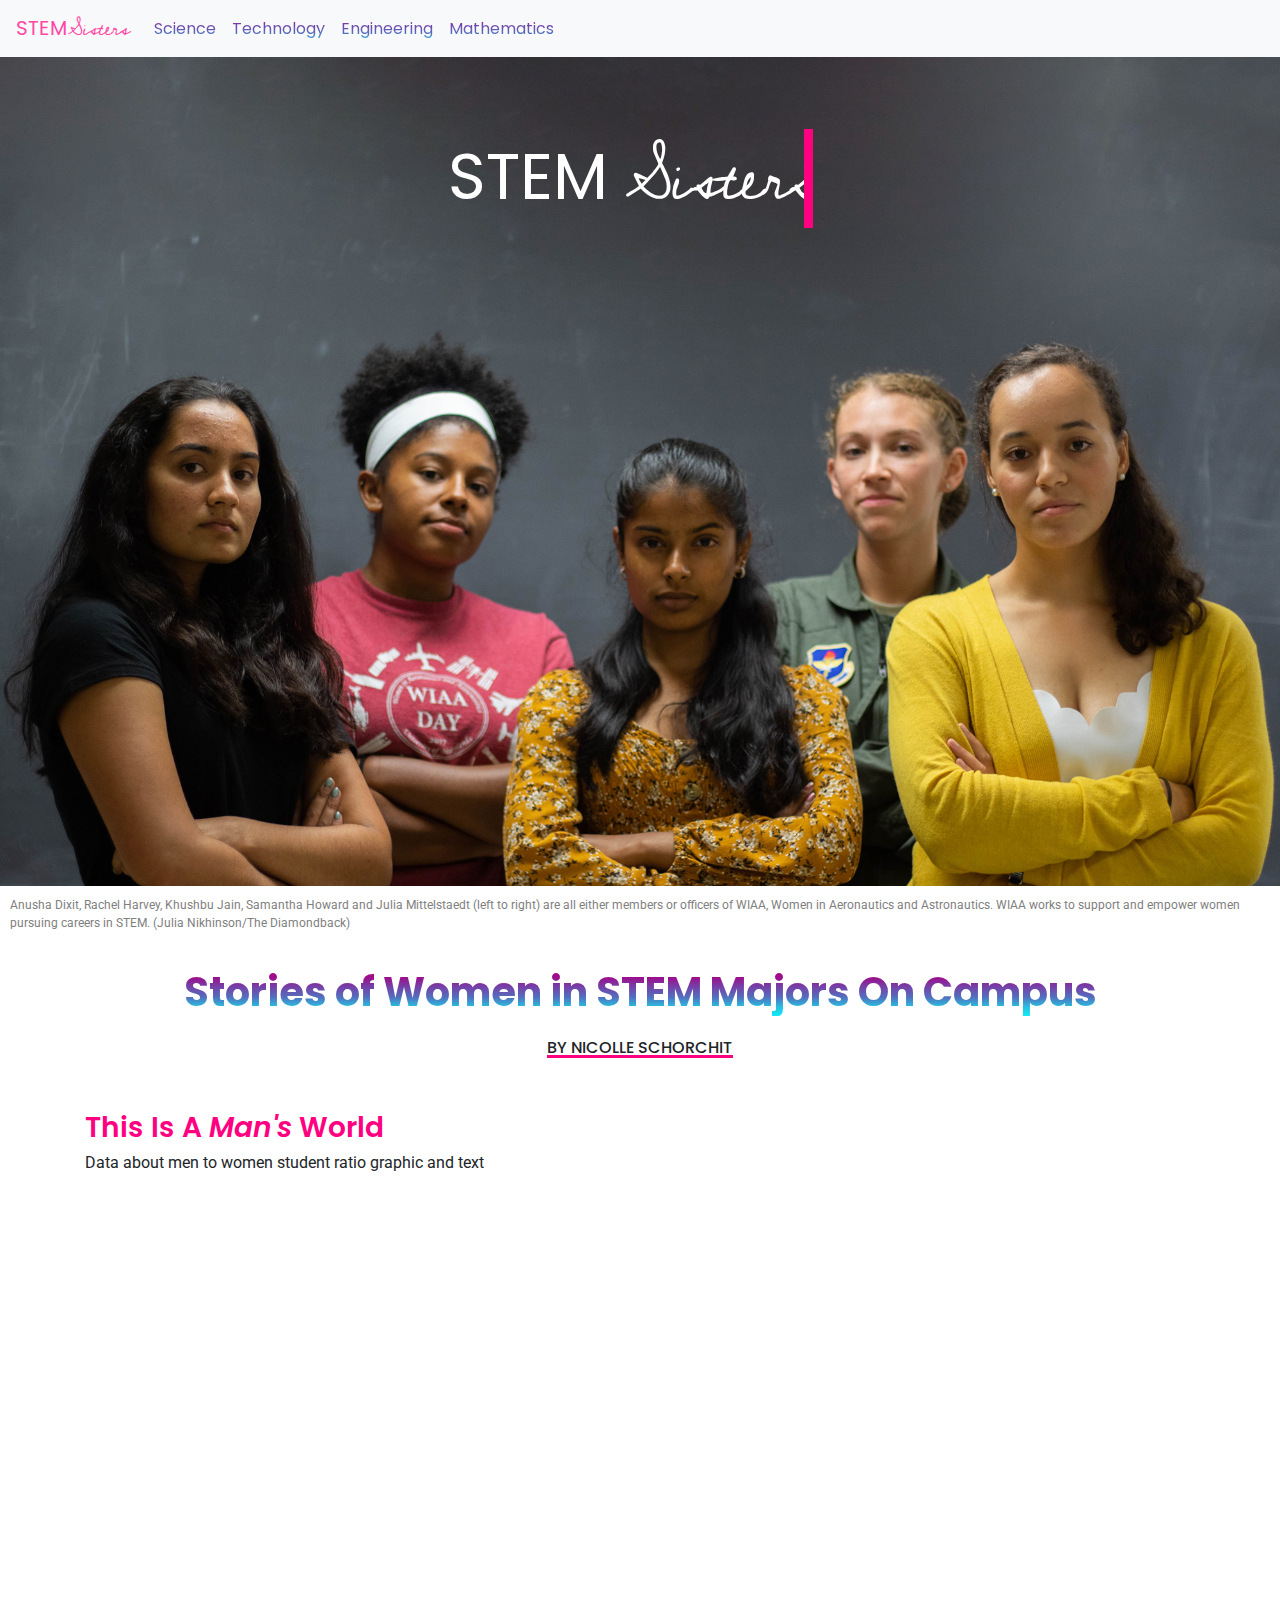
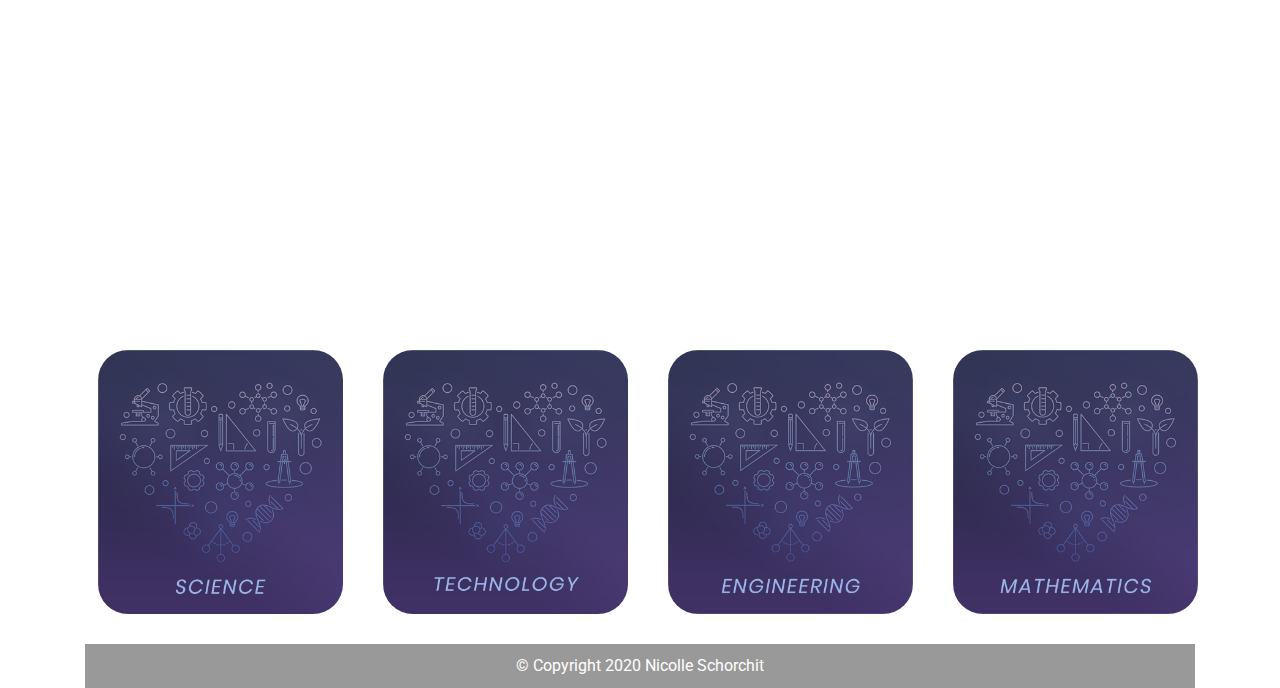
==== html-frame/html-frame.html @ 8484e175 "Updated-html-frame.html" ====
<!doctype html>

<html lang="en">

<!--head section here-->

<head>

  <meta charset="utf-8">
  <meta name="viewport" content="width=device-width, initial-scale=1, shrink-to-fit=no">

<!--Webpage Title-->
  <title>StemSisters</title>
  <meta name="description" content="Merrill College of Journalism, UMD">
  <meta name="author" content="Adam Marton">
<!--Webpage Title ends here-->

  <!-- Bootstrap CSS -->
  <link rel="stylesheet" href="https://stackpath.bootstrapcdn.com/bootstrap/4.4.1/css/bootstrap.min.css" integrity="sha384-Vkoo8x4CGsO3+Hhxv8T/Q5PaXtkKtu6ug5TOeNV6gBiFeWPGFN9MuhOf23Q9Ifjh" crossorigin="anonymous">

<!--My stylesheet-->
  <link rel="stylesheet" type="text/css" href="style.css">

<!--google fonts-->
  <link href="https://fonts.googleapis.com/css2?family=Poppins:ital,wght@0,300;0,400;0,700;1,300;1,400;1,700&display=swap" rel="stylesheet">

  <link href="https://fonts.googleapis.com/css2?family=Roboto:ital,wght@0,300;0,400;0,700;1,300;1,400;1,700&display=swap" rel="stylesheet">

  <link href="https://fonts.googleapis.com/css2?family=Cedarville+Cursive&display=swap" rel="stylesheet">

<!--google fonts end here-->

</head>

<!--Head Ends Here-->


<body>


  <!-- NavBar -->

  <nav class="navbar navbar-expand-lg navbar-light bg-light">
    <a class="navbar-brand" style="color: #ff48a5;" href="#">STEM<span style="font-family: 'Cedarville Cursive', cursive;">Sisters</span></a>
    <button class="navbar-toggler" type="button" data-toggle="collapse" data-target="#navbarSupportedContent" aria-controls="navbarSupportedContent" aria-expanded="false" aria-label="Toggle navigation">
      <span class="navbar-toggler-icon"></span>
    </button>

    <div class="collapse navbar-collapse" id="navbarSupportedContent">
      <ul class="navbar-nav mr-auto">
        <li class="nav-item active">
          <a class="nav-link" href="#science">Science <span class="sr-only">(current)</span></a>
        </li>
        <li class="nav-item active">
          <a class="nav-link" href="#tech">Technology <span class="sr-only">(current)</span></a>
        </li>
        <li class="nav-item active">
          <a class="nav-link" href="#engineering">Engineering <span class="sr-only">(current)</span></a>
        </li>
        <li class="nav-item active">
          <a class="nav-link" href="#mathematics">Mathematics <span class="sr-only">(current)</span></a>
        </li>

  </nav>

  <!-- End NavBar -->

<div class="hero-container">
  <!--lead image/aerospace-->
    <img src="aerospace-girls.jpg" alt="five women student aerospace engineers" class="hero-image">

    <div class="overlay">
      <div class="css-typing"><p>STEM <span style="font-family: 'Cedarville Cursive', cursive;">Sisters</span></p>
        <p>At University of Maryland</p>
      </div>
    </div>
      <p class="caption-one">Anusha Dixit, Rachel Harvey, Khushbu Jain, Samantha Howard and Julia Mittelstaedt (left to right) are all either members or officers of WIAA, Women in Aeronautics and Astronautics. WIAA works to support and empower women pursuing careers in STEM. (Julia Nikhinson/The Diamondback)</p>
  <!--lead image ends-->
</div>


<div class="container">

<!--headline here-->

<div>

  <h1 class="headline">Stories of Women in STEM Majors On Campus</h1>
</div>

<!--byline here-->

<div id="byline">

  <h4 class="byline">By Nicolle Schorchit</h4>

</div>

<!--div body of article starts here-->
  <div class="body">

<!--chapter title here-->
  <h3 class="chapter">This Is A <em>Man's</em> World</h3>

    <p> Data about men to women student ratio graphic and text</p>

<!--Stem degree holders GRAPH-->
<div>
  <iframe title="Women's share of STEM bachelor's degrees by field in 2015" aria-label="Stacked Bars" id="datawrapper-chart-kLjjw" src="https://datawrapper.dwcdn.net/kLjjw/1/" scrolling="no" frameborder="0" style="width: 0; min-width: 100% !important; border: none;" height="355" class="degree-graph"></iframe><script type="text/javascript">!function(){"use strict";window.addEventListener("message",(function(a){if(void 0!==a.data["datawrapper-height"])for(var e in a.data["datawrapper-height"]){var t=document.getElementById("datawrapper-chart-"+e)||document.querySelector("iframe[src*='"+e+"']");t&&(t.style.height=a.data["datawrapper-height"][e]+"px")}}))}();
</script>
</div>
<!--Stem degree holders GRAPH END-->

<!--Gender Breakdown Graph-->
<div>
  <iframe title="Gender Breakdown of Enrolled Students" aria-label="chart" id="datawrapper-chart-PcC36" src="https://datawrapper.dwcdn.net/PcC36/1/" scrolling="no" frameborder="0" class="gender-graph"></iframe><script type="text/javascript">!function(){"use strict";window.addEventListener("message",(function(a){if(void 0!==a.data["datawrapper-height"])for(var e in a.data["datawrapper-height"]){var t=document.getElementById("datawrapper-chart-"+e)||document.querySelector("iframe[src*='"+e+"']");t&&(t.style.height=a.data["datawrapper-height"][e]+"px")}}))}();
</script>
</div>
<!--Gender Breakdown Graph END-->

<!--Four Buttons here-->

<div class="row">
  <div class="col-md-3">
    <p id="img-as-btn">
      <a id="science" class="btn" data-toggle="collapse" href="#multiCollapseExample1" role="button" aria-expanded="false" aria-controls="multiCollapseExample1"><input class="img-as-btn" type="image" src="stem-heart-science.jpg" /></a>
  </div>
  <div class="col-md-3">
      <a id="tech" class="btn" data-toggle="collapse" href="#multiCollapseExample2" role="button" aria-expanded="false" aria-controls="multiCollapseExample1"><input class="img-as-btn" type="image" src="stem-heart-tech.jpg"/></a>
  </div>
  <div class="col-md-3">
      <a id="engineering" class="btn" data-toggle="collapse" href="#multiCollapseExample3" role="button" aria-expanded="false" aria-controls="multiCollapseExample1"><input class="img-as-btn" type="image" src="stem-heart-engineering.jpg" /></a>
  </div>
  <div class="col-md-3">
    <a id="mathematics" class="btn" data-toggle="collapse" href="#multiCollapseExample4" role="button" aria-expanded="false" aria-controls="multiCollapseExample1"><input class="img-as-btn" type="image" src="stem-heart-math.jpg" /></a>
  </div>
</p>
</div>

<div class="row">
  <div class="col">
    <div class="collapse multi-collapse" id="multiCollapseExample1">
      <div class="card card-body">
        <h3 class="sub-chapter" style="background: #82f5cf; padding-left: 10px;">Kerrin Massarueh</h3>
          <div>
            <div>
              <img src="kerrin-1.jpg" alt="photo of Kerrin" class="kerrin"/>
            </div>
            <div>
              <ul class="list">
                <li><strong>Age:</strong> 23</li>
                <li><strong>Year:</strong> Fall '19 Graduate</li>
                <li><strong>Major:</strong> Environmental Science and Policy, focus in Agriculture<li>
              </ul>
            </div>
        </div>
            <h5 class="sub-chapter">In pursuit of STEM...</h5>
              <p>1 Anim pariatur cliche reprehenderit, enim eiusmod high life accusamus terry richardson ad squid. Nihil anim keffiyeh helvetica, craft beer labore wes anderson cred nesciunt sapiente ea proident."Sed ut perspiciatis unde omnis iste natus error sit voluptatem accusantium doloremque laudantium, totam rem
                  <div>
                  <img src="dominica-map.png" alt: "map of Dominica in Caribbean" class="dominica-map"/>
                  </div>
                aperiam, eaque ipsa quae ab illo inventore veritatis et quasi architecto beatae vitae dicta sunt explicabo. Nemo enim ipsam voluptatem quia voluptas sit aspernatur aut odit aut fugit, sed quia consequuntur magni dolores eos qui ratione voluptatem sequi nesciunt. Neque porro quisquam est, qui dolorem ipsum quia dolor sit amet, consectetur, adipisci velit, sed quia non numquam eius modi tempora incidunt ut labore et dolore magnam aliquam quaerat voluptatem. Ut enim ad minima veniam, quis nostrum exercitationem ullam corporis suscipit laboriosam, nisi ut aliquid ex ea commodi consequatur? Quis autem vel eum iure reprehenderit qui in ea voluptate velit esse quam nihil molestiae consequatur, vel illum qui dolorem eum fugiat quo voluptas nulla pariatur?"
              </p>
            <h5 class="sub-chapter">The STEM environment for women</h5>
              <p>Anim pariatur cliche reprehenderit, enim eiusmod high life accusamus terry richardson ad squid. Nihil anim keffiyeh helvetica, craft beer labore wes anderson cred nesciunt sapiente ea proident."Sed ut perspiciatis unde omnis iste natus error sit voluptatem accusantium doloremque laudantium, totam rem aperiam, eaque ipsa quae ab illo inventore veritatis et quasi architecto beatae vitae dicta sunt explicabo. Nemo enim ipsam voluptatem quia voluptas sit aspernatur aut odit aut fugit, sed quia consequuntur magni dolores eos qui ratione voluptatem sequi nesciunt. Neque porro quisquam est, qui dolorem ipsum quia dolor sit amet, consectetur, adipisci velit, sed quia non numquam eius modi tempora incidunt ut labore et dolore magnam aliquam quaerat voluptatem. Ut enim ad minima veniam, quis nostrum exercitationem ullam corporis suscipit laboriosam, nisi ut aliquid ex ea commodi consequatur? Quis autem vel eum iure reprehenderit qui in ea voluptate velit esse quam nihil molestiae consequatur, vel illum qui dolorem eum fugiat quo voluptas nulla pariatur?"
              </p>
            <h5 class="sub-chapter">This is for the next girl</h5>
            <p>Anim pariatur cliche reprehenderit, enim eiusmod high life accusamus terry richardson ad squid. Nihil anim keffiyeh helvetica, craft beer labore wes anderson cred nesciunt sapiente ea proident."Sed ut perspiciatis unde omnis iste natus error sit voluptatem accusantium doloremque laudantium, totam rem aperiam, eaque ipsa quae ab illo inventore veritatis et quasi architecto beatae vitae dicta sunt explicabo. Nemo enim ipsam voluptatem quia voluptas sit aspernatur aut odit aut fugit, sed quia consequuntur magni dolores eos qui ratione voluptatem sequi nesciunt. Neque porro quisquam est, qui dolorem ipsum quia dolor sit amet, consectetur, adipisci velit, sed quia non numquam eius modi tempora incidunt ut labore et dolore magnam aliquam quaerat voluptatem. Ut enim ad minima veniam, quis nostrum exercitationem ullam corporis suscipit laboriosam, nisi ut aliquid ex ea commodi consequatur? Quis autem vel eum iure reprehenderit qui in ea voluptate velit esse quam nihil molestiae consequatur, vel illum qui dolorem eum fugiat quo voluptas nulla pariatur?"
            </p>


      </div>
    </div>
  </div>
  <div class="col">
    <div class="collapse multi-collapse" id="multiCollapseExample2">
      <div class="card card-body">
        <h3 class="sub-chapter" style="background: #93b5eb; padding-left: 10px;">Arushi Patel</h3>
          <div>
            <div>
              <img src="arushi.jpg" alt="photo of Arushi" class="kerrin"/>
            </div>
            <div>
              <ul class="list">
                <li><strong>Age:</strong> 19</li>
                <li><strong>Year:</strong> Rising Junior</li>
                <li><strong>Major:</strong> Computer Sciences<li>
              </ul>
            </div>
          </div>
          <h5 class="sub-chapter">In pursuit of STEM...</h5>
            <p style="float: right;">1 Anim pariatur cliche reprehenderit, enim eiusmod high life accusamus terry richardson ad squid. Nihil anim keffiyeh helvetica, craft beer labore wes anderson cred nesciunt sapiente ea proident."Sed ut perspiciatis unde omnis iste natus error sit voluptatem accusantium doloremque laudantium, totam rem aperiam, eaque ipsa quae ab illo inventore veritatis et quasi architecto beatae vitae dicta sunt explicabo. Nemo enim ipsam voluptatem quia voluptas sit  aspernatur aut odit aut fugit, sed quia consequuntur magni dolores eos qui ratione voluptatem sequi nesciunt. Neque porro quisquam est, qui dolorem ipsum quia dolor sit amet, consectetur, adipisci velit, sed quia non numquam eius modi tempora incidunt ut labore et dolore magnam aliquam quaerat voluptatem. Ut enim ad minima veniam, quis nostrum exercitationem ullam corporis suscipit laboriosam, nisi ut aliquid ex ea commodi consequatur? Quis autem vel eum iure reprehenderit qui in ea voluptate velit esse quam nihil molestiae consequatur, vel illum qui dolorem eum fugiat quo voluptas nulla pariatur?"
            </p>
          <h5 class="sub-chapter">The STEM environment for women</h5>
            <p>Anim pariatur cliche reprehenderit, enim eiusmod high life accusamus terry richardson ad squid. Nihil anim keffiyeh helvetica, craft beer labore wes anderson cred nesciunt sapiente ea proident."Sed ut perspiciatis unde omnis iste natus error sit voluptatem accusantium doloremque laudantium, totam rem aperiam, eaque ipsa quae ab illo inventore veritatis et quasi architecto beatae vitae dicta sunt explicabo. Nemo enim ipsam voluptatem quia voluptas sit aspernatur aut odit aut fugit, sed quia consequuntur magni dolores eos qui ratione voluptatem sequi nesciunt. Neque porro quisquam est, qui dolorem ipsum quia dolor sit amet, consectetur, adipisci velit, sed quia non numquam eius modi tempora incidunt ut labore et dolore magnam aliquam quaerat voluptatem. Ut enim ad minima veniam, quis nostrum exercitationem ullam corporis suscipit laboriosam, nisi ut aliquid ex ea commodi consequatur? Quis autem vel eum iure reprehenderit qui in ea voluptate velit esse quam nihil molestiae consequatur, vel illum qui dolorem eum fugiat quo voluptas nulla pariatur?"
            </p>
          <h5 class="sub-chapter">This is for the next girl</h5>
            <p>Anim pariatur cliche reprehenderit, enim eiusmod high life accusamus terry richardson ad squid. Nihil anim keffiyeh helvetica, craft beer labore wes anderson cred nesciunt sapiente ea proident."Sed ut perspiciatis unde omnis iste natus error sit voluptatem accusantium doloremque laudantium, totam rem aperiam, eaque ipsa quae ab illo inventore veritatis et quasi architecto beatae vitae dicta sunt explicabo. Nemo enim ipsam voluptatem quia voluptas sit aspernatur aut odit aut fugit, sed quia consequuntur magni dolores eos qui ratione voluptatem sequi nesciunt. Neque porro quisquam est, qui dolorem ipsum quia dolor sit amet, consectetur, adipisci velit, sed quia non numquam eius modi tempora incidunt ut labore et dolore magnam aliquam quaerat voluptatem. Ut enim ad minima veniam, quis nostrum exercitationem ullam corporis suscipit laboriosam, nisi ut aliquid ex ea commodi consequatur? Quis autem vel eum iure   reprehenderit qui in ea voluptate velit esse quam nihil molestiae consequatur, vel illum qui dolorem eum fugiat quo voluptas nulla pariatur?"
            </p>


      </div>
    </div>
  </div>
</div>
<div class="col">
  <div class="collapse multi-collapse" id="multiCollapseExample3">
    <div class="card card-body">
      <h3 class="sub-chapter">Nathalia Ramos</h3>
        <div>
          <div>
            <img src="nutella-dad-1.jpg" alt="photo of Nathalia with father" class="kerrin"/>
          </div>
          <div>
            <ul class="list">
              <li><strong>Age:</strong> 21</li>
              <li><strong>Year:</strong> Rising Senior</li>
              <li><strong>Major:</strong> Mechanical Engineering<li>
            </ul>
          </div>
        </div>
        <h5 class="sub-chapter">In pursuit of STEM...</h5>
          <p style="float: right;">1 Anim pariatur cliche reprehenderit, enim eiusmod high life accusamus terry richardson ad squid. Nihil anim keffiyeh helvetica, craft beer labore wes anderson cred nesciunt sapiente ea proident."Sed ut perspiciatis unde omnis iste natus error sit voluptatem accusantium doloremque laudantium, totam rem aperiam, eaque ipsa quae ab illo inventore veritatis et quasi architecto beatae vitae dicta sunt explicabo. Nemo enim ipsam voluptatem quia voluptas sit aspernatur aut odit aut fugit, sed quia consequuntur magni dolores eos qui ratione voluptatem sequi nesciunt. Neque porro quisquam est, qui dolorem ipsum quia dolor sit amet, consectetur, adipisci velit, sed quia non numquam eius modi tempora incidunt ut labore et dolore magnam aliquam quaerat voluptatem. Ut enim ad minima veniam, quis nostrum exercitationem ullam corporis suscipit laboriosam, nisi ut aliquid ex ea commodi consequatur? Quis autem vel eum iure reprehenderit qui in ea voluptate velit esse quam nihil molestiae consequatur, vel illum qui dolorem eum fugiat quo voluptas nulla pariatur?"
          </p>
        <h5 class="sub-chapter">The STEM environment for women</h5>
          <p>Anim pariatur cliche reprehenderit, enim eiusmod high life accusamus terry richardson ad squid. Nihil anim keffiyeh helvetica, craft beer labore wes anderson cred nesciunt sapiente ea proident."Sed ut perspiciatis unde omnis iste natus error sit voluptatem accusantium doloremque laudantium, totam rem aperiam, eaque ipsa quae ab illo inventore veritatis et quasi architecto beatae vitae dicta sunt explicabo. Nemo enim ipsam voluptatem quia voluptas sit aspernatur aut odit aut fugit, sed quia consequuntur magni dolores eos qui ratione voluptatem sequi nesciunt. Neque porro quisquam est, qui dolorem ipsum quia dolor sit amet, consectetur, adipisci velit, sed quia non numquam eius modi tempora incidunt ut labore et dolore magnam aliquam quaerat voluptatem. Ut enim ad minima veniam, quis nostrum exercitationem ullam corporis suscipit laboriosam, nisi ut aliquid ex ea commodi consequatur? Quis autem vel eum iure reprehenderit qui in ea voluptate velit esse quam nihil molestiae consequatur, vel illum qui dolorem eum fugiat quo voluptas nulla pariatur?"
          </p>
        <h5 class="sub-chapter">This is for the next girl</h5>
          <p>Anim pariatur cliche reprehenderit, enim eiusmod high life accusamus terry richardson ad squid. Nihil anim keffiyeh helvetica, craft beer labore wes anderson cred nesciunt sapiente ea proident."Sed ut perspiciatis unde omnis iste natus error sit voluptatem accusantium doloremque laudantium, totam rem aperiam, eaque ipsa quae ab illo inventore veritatis et quasi architecto beatae vitae dicta sunt explicabo. Nemo enim ipsam voluptatem quia voluptas sit aspernatur aut odit aut fugit, sed quia consequuntur magni dolores eos qui ratione voluptatem sequi nesciunt. Neque porro quisquam est, qui dolorem ipsum quia dolor sit amet, consectetur, adipisci velit, sed quia non numquam eius modi tempora incidunt ut labore et dolore magnam aliquam quaerat voluptatem. Ut enim ad minima veniam, quis nostrum exercitationem ullam corporis suscipit laboriosam, nisi ut aliquid ex ea commodi consequatur? Quis autem vel eum iure reprehenderit qui in ea voluptate velit esse quam nihil molestiae consequatur, vel illum qui dolorem eum fugiat quo voluptas nulla pariatur?"
          </p>


    </div>
  </div>
</div>
<div class="col">
  <div class="collapse multi-collapse" id="multiCollapseExample4">
    <div class="card card-body">
      <h3 class="sub-chapter">Brooke Herzog</h3>
        <h5 class="sub-chapter">In pursuit of STEM...</h5>
          <p style="float: right;">1 Anim pariatur cliche reprehenderit, enim eiusmod high life accusamus terry richardson ad squid. Nihil anim keffiyeh helvetica, craft beer labore wes anderson cred nesciunt sapiente ea proident."Sed ut perspiciatis unde omnis iste natus error sit voluptatem accusantium doloremque laudantium, totam rem aperiam, eaque ipsa quae ab illo inventore veritatis et quasi architecto beatae vitae dicta sunt explicabo. Nemo enim ipsam voluptatem quia voluptas sit aspernatur aut odit aut fugit, sed quia consequuntur magni dolores eos qui ratione voluptatem sequi nesciunt. Neque porro quisquam est, qui dolorem ipsum quia dolor sit amet, consectetur, adipisci velit, sed quia non numquam eius modi tempora incidunt ut labore et dolore magnam aliquam quaerat voluptatem. Ut enim ad minima veniam, quis nostrum exercitationem ullam corporis suscipit laboriosam, nisi ut aliquid ex ea commodi consequatur? Quis autem vel eum iure reprehenderit qui in ea voluptate velit esse quam nihil molestiae consequatur, vel illum qui dolorem eum fugiat quo voluptas nulla pariatur?"
          </p>
        <h5 class="sub-chapter">The STEM environment for women</h5>
          <p>Anim pariatur cliche reprehenderit, enim eiusmod high life accusamus terry richardson ad squid. Nihil anim keffiyeh helvetica, craft beer labore wes anderson cred nesciunt sapiente ea proident."Sed ut perspiciatis unde omnis iste natus error sit voluptatem accusantium doloremque laudantium, totam rem aperiam, eaque ipsa quae ab illo inventore veritatis et quasi architecto beatae vitae dicta sunt explicabo. Nemo enim ipsam voluptatem quia voluptas sit aspernatur aut odit aut fugit, sed quia consequuntur magni dolores eos qui ratione voluptatem sequi nesciunt. Neque porro quisquam est, qui dolorem ipsum quia dolor sit amet, consectetur, adipisci velit, sed quia non numquam eius modi tempora incidunt ut labore et dolore magnam aliquam quaerat voluptatem. Ut enim ad minima veniam, quis nostrum exercitationem ullam corporis suscipit laboriosam, nisi ut aliquid ex ea commodi consequatur? Quis autem vel eum iure reprehenderit qui in ea voluptate velit esse quam nihil molestiae consequatur, vel illum qui dolorem eum fugiat quo voluptas nulla pariatur?"
          </p>
       <h5 class="sub-chapter">This is for the next girl</h5>
        <p>Anim pariatur cliche reprehenderit, enim eiusmod high life accusamus terry richardson ad squid. Nihil anim keffiyeh helvetica, craft beer labore wes anderson cred nesciunt sapiente ea proident."Sed ut perspiciatis unde omnis iste natus error sit voluptatem accusantium doloremque laudantium, totam rem aperiam, eaque ipsa quae ab illo inventore veritatis et quasi architecto beatae vitae dicta sunt explicabo. Nemo enim ipsam voluptatem quia voluptas sit aspernatur aut odit aut fugit, sed quia consequuntur magni dolores eos qui ratione voluptatem sequi nesciunt. Neque porro quisquam est, qui dolorem ipsum quia dolor sit amet, consectetur, adipisci velit, sed quia non numquam eius modi tempora incidunt ut labore et dolore magnam aliquam quaerat voluptatem. Ut enim ad minima veniam, quis nostrum exercitationem ullam corporis suscipit laboriosam, nisi ut aliquid ex ea commodi consequatur? Quis autem vel eum iure reprehenderit qui in ea voluptate velit esse quam nihil molestiae consequatur, vel illum qui dolorem eum fugiat quo voluptas nulla pariatur?"
        </p>


    </div>
  </div>
</div>
</div>


<!--Four Buttons end here-->

<!--footer-->
  <div class="footer">
    <div class="footer-content"></div>

    <div class="footer-bottom" style="text-align: center;">
        &copy; Copyright 2020 Nicolle Schorchit
    </div>
  </div>
<!--footer-->




  </div> <!--div body of article ends here-->





</div>


  <!-- jQuery first, then Popper.js, then Bootstrap JS -->
  <script src="https://code.jquery.com/jquery-3.4.1.slim.min.js" integrity="sha384-J6qa4849blE2+poT4WnyKhv5vZF5SrPo0iEjwBvKU7imGFAV0wwj1yYfoRSJoZ+n" crossorigin="anonymous"></script>
  <script src="https://cdn.jsdelivr.net/npm/popper.js@1.16.0/dist/umd/popper.min.js" integrity="sha384-Q6E9RHvbIyZFJoft+2mJbHaEWldlvI9IOYy5n3zV9zzTtmI3UksdQRVvoxMfooAo" crossorigin="anonymous"></script>
  <script src="https://stackpath.bootstrapcdn.com/bootstrap/4.4.1/js/bootstrap.min.js" integrity="sha384-wfSDF2E50Y2D1uUdj0O3uMBJnjuUD4Ih7YwaYd1iqfktj0Uod8GCExl3Og8ifwB6" crossorigin="anonymous"></script>

</body>
</html>
---- html-frame/style.css ----
/*CSS style sheet*/

/* headline style here */


.headline {
  font-size: 2.5em;
  font-weight: 700;
  text-align: center;
  font-family: 'Poppins', sans-serif;
  background: -webkit-linear-gradient(90deg, #10EDF5, #28BCE0, #556CBC, #7343A9, #9B0F8C, #B8007F);
  -webkit-background-clip: text;
  -webkit-text-fill-color: transparent;
}

/* byline style here */


#byline {
  text-align: center;
  margin-top: 20px
}
.byline {
  font-size: 1em;
  text-transform: uppercase;
  font-family: 'Poppins', sans-serif;
  border-bottom: 3px solid #ff0081;
  text-align: center;
  display: inline-block;
  line-height: 0.85;
}

/* navbar style here */

.navbar-brand {
  font-family: 'Poppins', sans-serif;
  color: #ff48a5;
}

.nav-link {
  font-family: 'Poppins', sans-serif;
  background: -webkit-linear-gradient(90deg, #10EDF5, #28BCE0, #556CBC, #7343A9, #9B0F8C, #B8007F);
  -webkit-background-clip: text;
  -webkit-text-fill-color: transparent;
}

#navbarSupportedContent {
  font-family: 'Poppins', sans-serif;
  color: #ff48a5;
}


/* body text style here */

p {
  font-family: 'Roboto', sans-serif;
}

.chapter {
  font-family: 'Poppins', sans-serif;
  padding-top: 45px;
  color: #ff0081;
  font-weight: 600;
}

.sub-chapter {
  font-family: 'Poppins', sans-serif;
  padding-top: 1em;
  color: #ff0081;
  font-weight: 600;
}

.body {
  line-height: 20px;
}

/* aerospace women picture/ spalsh area */

.hero-container {
  position: relative;
  text-align: center;
}

.hero-image {
  width: 100%;
}
.caption-one {
  width: 100%;
  font-family: Roboto;
  font-size: 12px;
  color: gray;
  padding-left: 10px;
  padding-bottom: 20px;
  padding-top: 10px;
  text-align: left;
}

.overlay {
  position: absolute;
  top: 8%;
  width: 100%;
  opacity: 1;
}

/*DEGREE GRAPH*/
.degree-graph {
  margin-top: 1em;
  margin-bottom: 1em;

}

/* GENDER GRAPH*/
.gender-graph {
  border: none;
  width:450px;
  height: 325px;
  margin-top: 1em;
  margin-right: 1em;
  margin-bottom: 1em;

}
/*-----------------------------------------------------------------------*/
.css-typing p{
  border-right: .15em solid #ff0081;
  font-family: 'Poppins', sans-serif;
  font-size: 4em;
  white-space: nowrap;
  overflow: hidden;
  color: white;
}
.css-typing p:nth-child(1) {
  width: 5.7em;
  animation: type 2.5s steps(40, end);
  animation-fill-mode: forwards;
  margin-left: 7em;
}

.css-typing p:nth-child(2) {
  width: 12.2em;
  opacity: 0;
  animation: type2 2.5s steps(35, end), blink .5s step-end infinite alternate;
  animation-delay: 3s;
  animation-fill-mode: forwards;
  margin-left: 3.7em;
}

@keyframes type {
  0% {
    width: 0;
  }
  99.9% {
    border-right: .15em solid #ff0081;
  }
  100% {
    border: none;
  }
}

@keyframes type2 {
  0% {
    width: 0;
  }
  1% {
    opacity: 1;
  }
  99.9% {
    border-right: .15em solid #ff0081;
  }
  100% {
    opacity: 1;
    border: none;
  }
}

@keyframes blink {
  50% {
    border-color: transparent;
  }
}
/*MAKE IMG THE BUTTON*/
.img-as-btn {
  border-radius: 30px;
  width: 245px;
  margin: 0;
}

#img-as-btn {
  text-align: center;
}

/* Clear floats after the columns */
.row:after {
  content: "";
  display: table;
  clear: both;
}

/*DOMINICA MAP*/
.dominica-map {
  width:500px;
  height: 450px;
  margin-top: 1em;
  margin-bottom: 1em;
  margin-left: auto;
  margin-right: auto;
  display: inline-block;
}

/*HEADSHOTS*/
.kerrin {
  display: inline-block;
  width: 250px;
  height:350px;
  padding: 1em 1em 1em 0;
  float: left;
  border-radius: 40% 10%;
}

/*bullet list for interviewees*/
.list {
  list-style: none;
  display: inline;
  font-family: 'Poppins', sans-serif;
  line-height: 50px;

}
/* footer here */
.footer {
  clear: both;
  padding: 10px;
  background-color: #999;
  color: white;
  text-decoration: right;
}


/* Media queries */

@media(max-width:650px)
p {
  padding-left: 20px;
  padding-right: 10px;
}
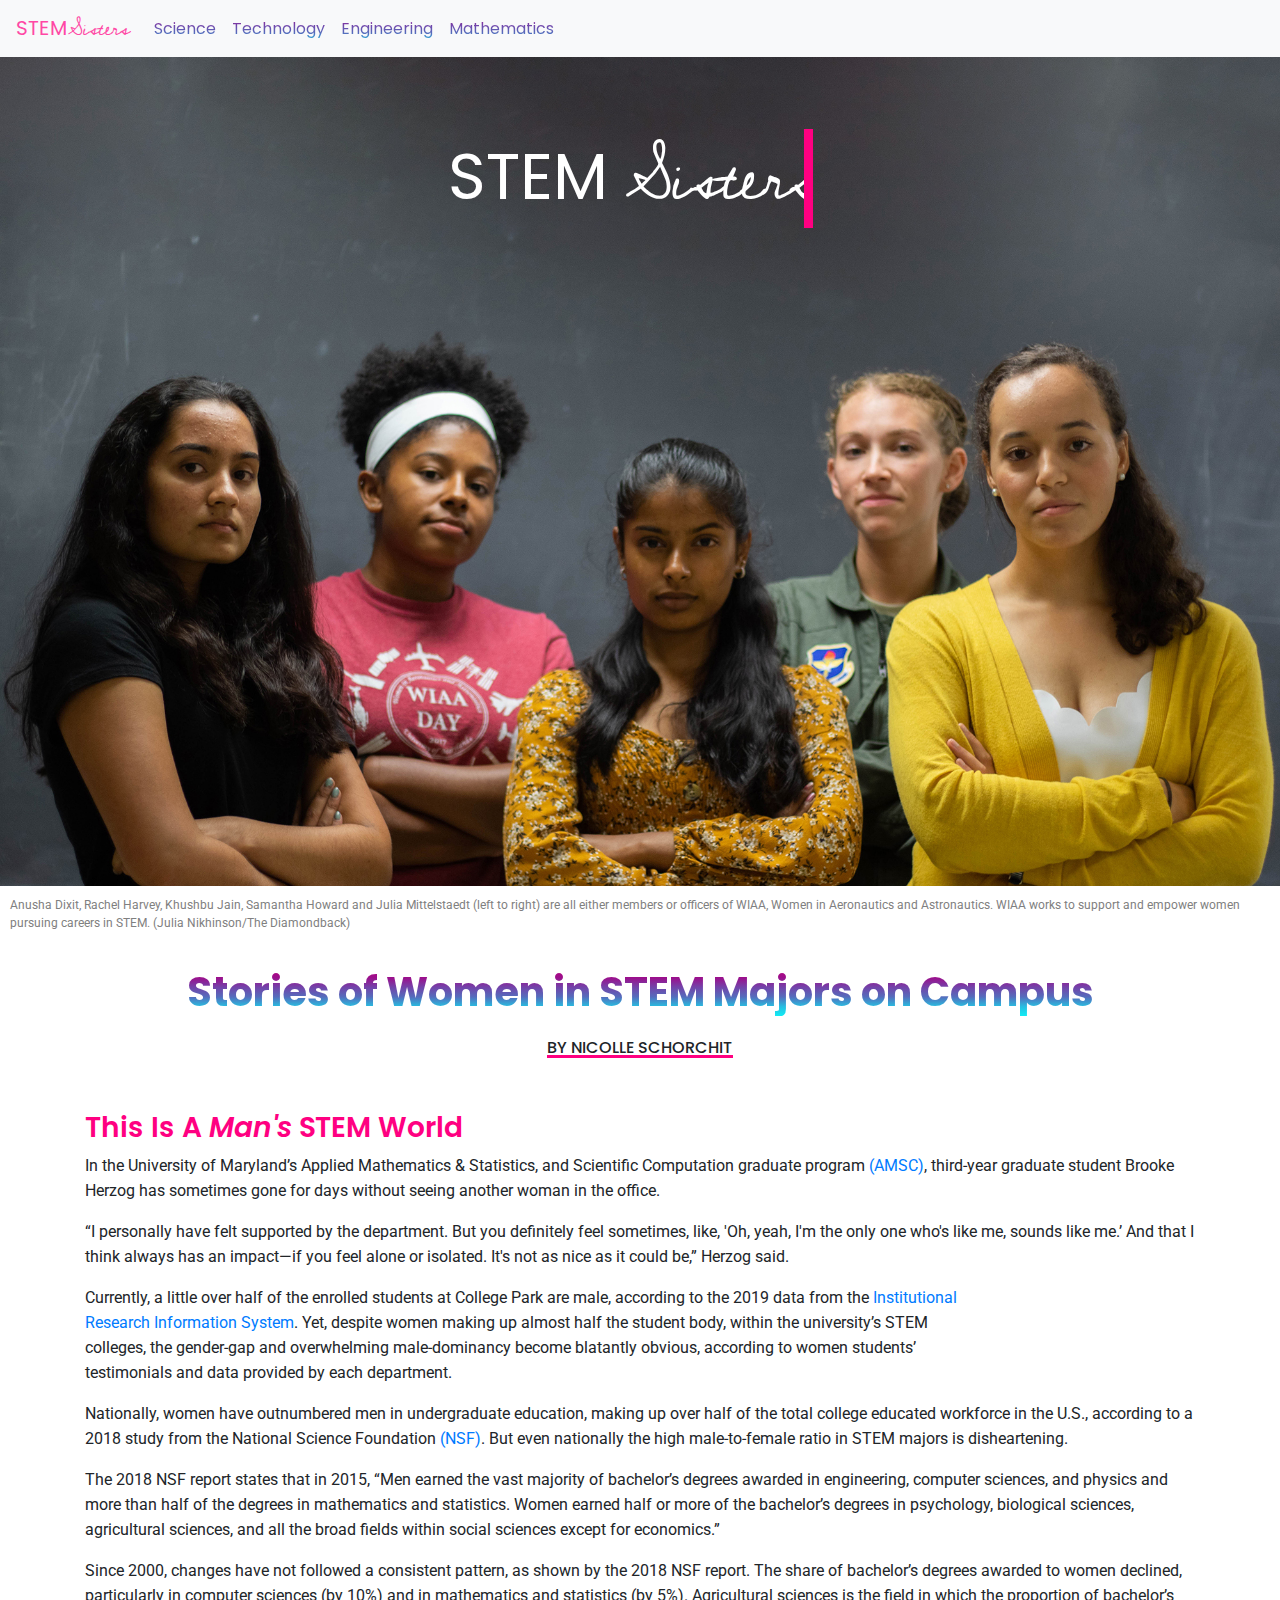
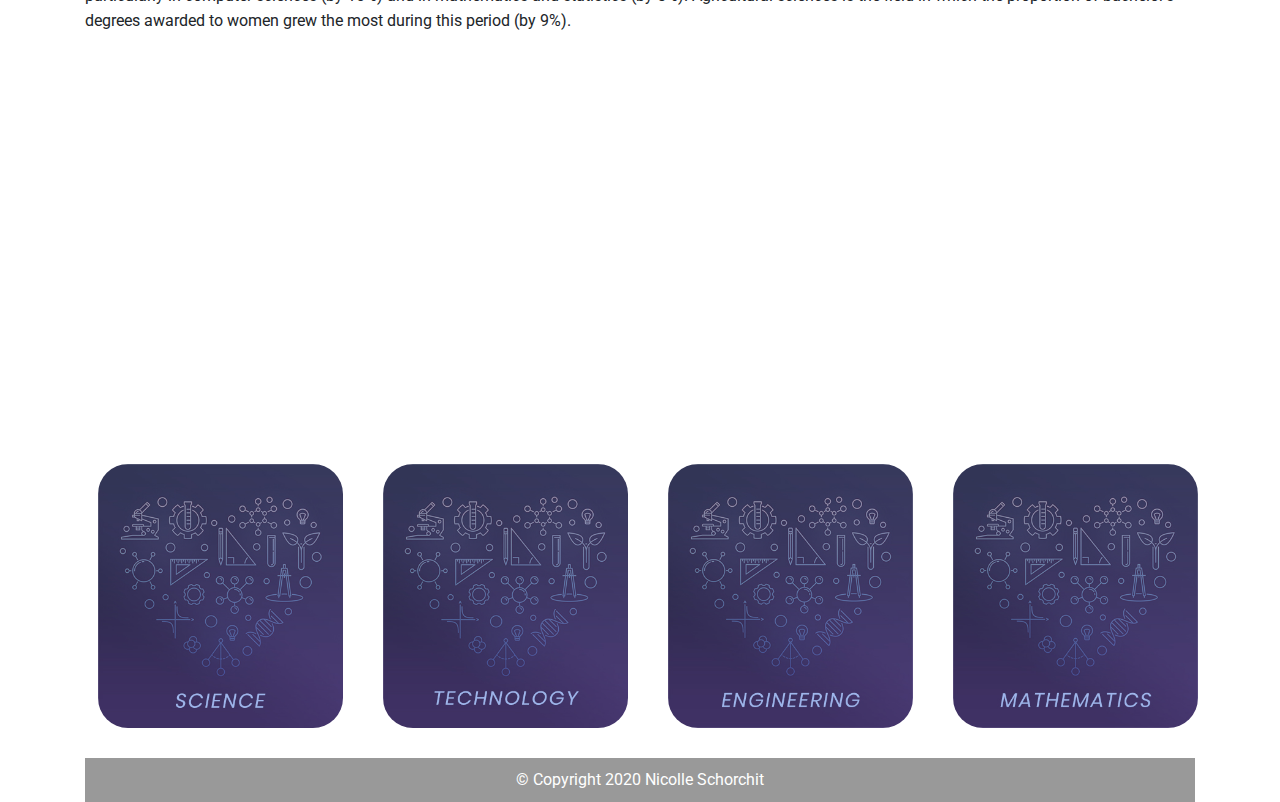
==== commit 2b788e85: "Updated-html-frame.html" ====
--- a/html-frame/html-frame.html
+++ b/html-frame/html-frame.html
@@ -85,7 +85,7 @@
 
 <div>
 
-  <h1 class="headline">Stories of Women in STEM Majors On Campus</h1>
+  <h1 class="headline">Stories of Women in STEM Majors on Campus</h1>
 </div>
 
 <!--byline here-->
@@ -100,9 +100,32 @@
   <div class="body">
 
 <!--chapter title here-->
-  <h3 class="chapter">This Is A <em>Man's</em> World</h3>
-
-    <p> Data about men to women student ratio graphic and text</p>
+  <h3 class="chapter">This Is A <em>Man's</em> STEM World</h3>
+
+<!--body paragraph for MANS WORLD starts here-->
+
+    <p class="p-body"> In the University of Maryland’s Applied Mathematics & Statistics, and Scientific Computation graduate program <a href="https://amsc.umd.edu/" target="_blank">(AMSC)</a>, third-year graduate student Brooke Herzog has sometimes gone for days without seeing another woman in the office. </p>
+
+    <p class="p-body">“I personally have felt supported by the department. But you definitely feel sometimes, like, 'Oh, yeah, I'm the only one who's like me, sounds like me.’ And that I think always has an impact—if you feel alone or isolated. It's not as nice as it could be,” Herzog said. </p>
+
+      <!--Gender Breakdown Graph-->
+      <div>
+        <iframe title="Gender Breakdown of Enrolled Students" aria-label="chart" id="datawrapper-chart-PcC36" src="https://datawrapper.dwcdn.net/PcC36/1/" scrolling="no" frameborder="0" class="gender-graph"></iframe><script type="text/javascript">!function(){"use strict";window.addEventListener("message",(function(a){if(void 0!==a.data["datawrapper-height"])for(var e in a.data["datawrapper-height"]){var t=document.getElementById("datawrapper-chart-"+e)||document.querySelector("iframe[src*='"+e+"']");t&&(t.style.height=a.data["datawrapper-height"][e]+"px")}}))}();
+      </script>
+      </div>
+      <!--Gender Breakdown Graph END-->
+
+    <p class="p-body">Currently, a little over half of the enrolled students at College Park are male, according to the 2019 data from the <a href="https://www.usmd.edu/IRIS/USM"> Institutional Research Information System</a>. Yet, despite women making up almost half the student body, within the university’s STEM colleges, the gender-gap and overwhelming male-dominancy become blatantly obvious, according to women students’ testimonials and data provided by each department.
+    <p>
+
+    <p class="p-body">Nationally, women have outnumbered men in undergraduate education, making up over half of the total college educated workforce in the U.S., according to a 2018 study from the National Science Foundation <a href="https://nsf.gov/statistics/2018/nsb20181/report/sections/higher-education-in-science-and-engineering/undergraduate-education-enrollment-and-degrees-in-the-united-states">(NSF)</a>. But even nationally the high male-to-female ratio in STEM majors is disheartening.
+    </p>
+
+    <p class="p-body">The 2018 NSF report states that in 2015, “Men earned the vast majority of bachelor’s degrees awarded in engineering, computer sciences, and physics and more than half of the degrees in mathematics and statistics. Women earned half or more of the bachelor’s degrees in psychology, biological sciences, agricultural sciences, and all the broad fields within social sciences except for economics.”
+    </p>
+
+    <p class="p-body">Since 2000, changes have not followed a consistent pattern, as shown by the 2018 NSF report. The share of bachelor’s degrees awarded to women declined, particularly in computer sciences (by 10%) and in mathematics and statistics (by 5%). Agricultural sciences is the field in which the proportion of bachelor’s degrees awarded to women grew the most during this period (by 9%).
+    </p>
 
 <!--Stem degree holders GRAPH-->
 <div>
@@ -111,12 +134,7 @@
 </div>
 <!--Stem degree holders GRAPH END-->
 
-<!--Gender Breakdown Graph-->
-<div>
-  <iframe title="Gender Breakdown of Enrolled Students" aria-label="chart" id="datawrapper-chart-PcC36" src="https://datawrapper.dwcdn.net/PcC36/1/" scrolling="no" frameborder="0" class="gender-graph"></iframe><script type="text/javascript">!function(){"use strict";window.addEventListener("message",(function(a){if(void 0!==a.data["datawrapper-height"])for(var e in a.data["datawrapper-height"]){var t=document.getElementById("datawrapper-chart-"+e)||document.querySelector("iframe[src*='"+e+"']");t&&(t.style.height=a.data["datawrapper-height"][e]+"px")}}))}();
-</script>
-</div>
-<!--Gender Breakdown Graph END-->
+<!---MAN'S WORLD ENDS HERE------------------------------------------------------------>
 
 <!--Four Buttons here-->
 
@@ -143,9 +161,11 @@
       <div class="card card-body">
         <h3 class="sub-chapter" style="background: #82f5cf; padding-left: 10px;">Kerrin Massarueh</h3>
           <div>
+          <!--Image-->
             <div>
               <img src="kerrin-1.jpg" alt="photo of Kerrin" class="kerrin"/>
             </div>
+<!--list-->
             <div>
               <ul class="list">
                 <li><strong>Age:</strong> 23</li>
@@ -153,12 +173,32 @@
                 <li><strong>Major:</strong> Environmental Science and Policy, focus in Agriculture<li>
               </ul>
             </div>
+<!--list ends-->
+            <div>
+              <p class="p-intro">Female presence has steadily been flooding into the “male-only” field of agriculture, but for agriculture and policy major and black woman, Kerrin, there weren’t many other black women in her program or in her field.
+              </p>
+              <p class="p-body">In 2017, only 3.47% of students nationwide who received a bachelor’s degree in agriculture were black, as reported by the U.S. Department of Education’s National Center for Education Statistics <a href="https://datausa.io/profile/cip/agriculture#about" target="_blank">(NCES)</a>.
+              </p>
+            </div>
+<!--ag graph-->
+            <div>
+              <iframe title="Race and ethnicity by degrees awarded" aria-label="Bar Chart" id="datawrapper-chart-o0vcb" src="https://datawrapper.dwcdn.net/o0vcb/1/" scrolling="no" frameborder="0" style="width: 0; min-width: 100% !important; border: none;" height="357"></iframe><script type="text/javascript">!function(){"use strict";window.addEventListener("message",(function(a){if(void 0!==a.data["datawrapper-height"])for(var e in a.data["datawrapper-height"]){var t=document.getElementById("datawrapper-chart-"+e)||document.querySelector("iframe[src*='"+e+"']");t&&(t.style.height=a.data["datawrapper-height"][e]+"px")}}))}();
+              </script>
+            </div>
+<!--ag graph ends-->
         </div>
             <h5 class="sub-chapter">In pursuit of STEM...</h5>
-              <p>1 Anim pariatur cliche reprehenderit, enim eiusmod high life accusamus terry richardson ad squid. Nihil anim keffiyeh helvetica, craft beer labore wes anderson cred nesciunt sapiente ea proident."Sed ut perspiciatis unde omnis iste natus error sit voluptatem accusantium doloremque laudantium, totam rem
+              <p class="p-body">Born and raised on the island of Dominica, Kerrin’s personal experiences guided her decision to major in environmental science and policy with a focus on agriculture at the University of Maryland.  Dominica used to be heavily dependent on agriculture, however, environmental impacts on the agricultural community from constant hurricanes and tropical storms took its toll, and agriculture quickly dissipated as the backbone of Dominica’s economy.
+              </p>
+              <p class="p-body">
+                Because of this, Kerrin grew up experiencing moments where she did not have access to fresh food and sometimes did not have access to food at all. Moments like these are what motivated her to pursue a career in STEM. She wanted to find out ways that could provide food to those who did not have access to it—find out what policies can be put into place to help people in need, especially when they’re facing natural disasters like she has. 
+              </p>
+<!--DOMINICA MAP-->
                   <div>
                   <img src="dominica-map.png" alt: "map of Dominica in Caribbean" class="dominica-map"/>
                   </div>
+<!--DOMINICA MAP ENDS-->
+              <p class="p-body">
                 aperiam, eaque ipsa quae ab illo inventore veritatis et quasi architecto beatae vitae dicta sunt explicabo. Nemo enim ipsam voluptatem quia voluptas sit aspernatur aut odit aut fugit, sed quia consequuntur magni dolores eos qui ratione voluptatem sequi nesciunt. Neque porro quisquam est, qui dolorem ipsum quia dolor sit amet, consectetur, adipisci velit, sed quia non numquam eius modi tempora incidunt ut labore et dolore magnam aliquam quaerat voluptatem. Ut enim ad minima veniam, quis nostrum exercitationem ullam corporis suscipit laboriosam, nisi ut aliquid ex ea commodi consequatur? Quis autem vel eum iure reprehenderit qui in ea voluptate velit esse quam nihil molestiae consequatur, vel illum qui dolorem eum fugiat quo voluptas nulla pariatur?"
               </p>
             <h5 class="sub-chapter">The STEM environment for women</h5>
@@ -206,7 +246,7 @@
 <div class="col">
   <div class="collapse multi-collapse" id="multiCollapseExample3">
     <div class="card card-body">
-      <h3 class="sub-chapter">Nathalia Ramos</h3>
+      <h3 class="sub-chapter" style="background: #2f4977; padding-left: 10px;">Nathalia Ramos</h3>
         <div>
           <div>
             <img src="nutella-dad-1.jpg" alt="photo of Nathalia with father" class="kerrin"/>
@@ -236,7 +276,19 @@
 <div class="col">
   <div class="collapse multi-collapse" id="multiCollapseExample4">
     <div class="card card-body">
-      <h3 class="sub-chapter">Brooke Herzog</h3>
+      <h3 class="sub-chapter" style="background: #C7B4DD; padding-left: 10px; padding-bottom: 5px;">Brooke Herzog</h3>
+        <div>
+          <div>
+            <img src="brooke.jpg" alt="photo of Brooke" class="brooke"/>
+          </div>
+          <div>
+            <ul class="list">
+              <li><strong>Age:</strong> 26</li>
+              <li><strong>Year:</strong> 3rd year PhD student</li>
+              <li><strong>Major:</strong> Applied Mathematics & Statistics, and Scientific Computation<li>
+            </ul>
+          </div>
+        </div>
         <h5 class="sub-chapter">In pursuit of STEM...</h5>
           <p style="float: right;">1 Anim pariatur cliche reprehenderit, enim eiusmod high life accusamus terry richardson ad squid. Nihil anim keffiyeh helvetica, craft beer labore wes anderson cred nesciunt sapiente ea proident."Sed ut perspiciatis unde omnis iste natus error sit voluptatem accusantium doloremque laudantium, totam rem aperiam, eaque ipsa quae ab illo inventore veritatis et quasi architecto beatae vitae dicta sunt explicabo. Nemo enim ipsam voluptatem quia voluptas sit aspernatur aut odit aut fugit, sed quia consequuntur magni dolores eos qui ratione voluptatem sequi nesciunt. Neque porro quisquam est, qui dolorem ipsum quia dolor sit amet, consectetur, adipisci velit, sed quia non numquam eius modi tempora incidunt ut labore et dolore magnam aliquam quaerat voluptatem. Ut enim ad minima veniam, quis nostrum exercitationem ullam corporis suscipit laboriosam, nisi ut aliquid ex ea commodi consequatur? Quis autem vel eum iure reprehenderit qui in ea voluptate velit esse quam nihil molestiae consequatur, vel illum qui dolorem eum fugiat quo voluptas nulla pariatur?"
           </p>
--- a/html-frame/style.css
+++ b/html-frame/style.css
@@ -56,6 +56,17 @@
   font-family: 'Roboto', sans-serif;
 }
 
+.p-body {
+  font-family: 'Roboto', sans-serif;
+  line-height: 25px;
+}
+
+.p-intro {
+  font-family: 'Roboto', sans-serif;
+  line-height: 25px;
+  padding-top: 100px;
+
+}
 .chapter {
   font-family: 'Poppins', sans-serif;
   padding-top: 45px;
@@ -104,22 +115,29 @@
 
 /*DEGREE GRAPH*/
 .degree-graph {
-  margin-top: 1em;
+  margin-top: 2em;
   margin-bottom: 1em;
-
 }
 
 /* GENDER GRAPH*/
 .gender-graph {
   border: none;
-  width:450px;
-  height: 325px;
-  margin-top: 1em;
-  margin-right: 1em;
+  width:220px;
+  height: 75px;
+  margin-top: auto;
   margin-bottom: 1em;
+  margin-left: 1em;
+  float: right;
+  display: inline-block;
+  top: 30px;
 
 }
 /*-----------------------------------------------------------------------*/
+
+a:hover {
+  background-color: #ffb1d8;
+}
+
 .css-typing p{
   border-right: .15em solid #ff0081;
   font-family: 'Poppins', sans-serif;
@@ -216,6 +234,14 @@
   border-radius: 40% 10%;
 }
 
+.brooke {
+  display: inline-block;
+  width: 400px;
+  height:350px;
+  padding: 1em 1em 1em 0;
+  float: left;
+  border-radius: 40% 10%;
+}
 /*bullet list for interviewees*/
 .list {
   list-style: none;
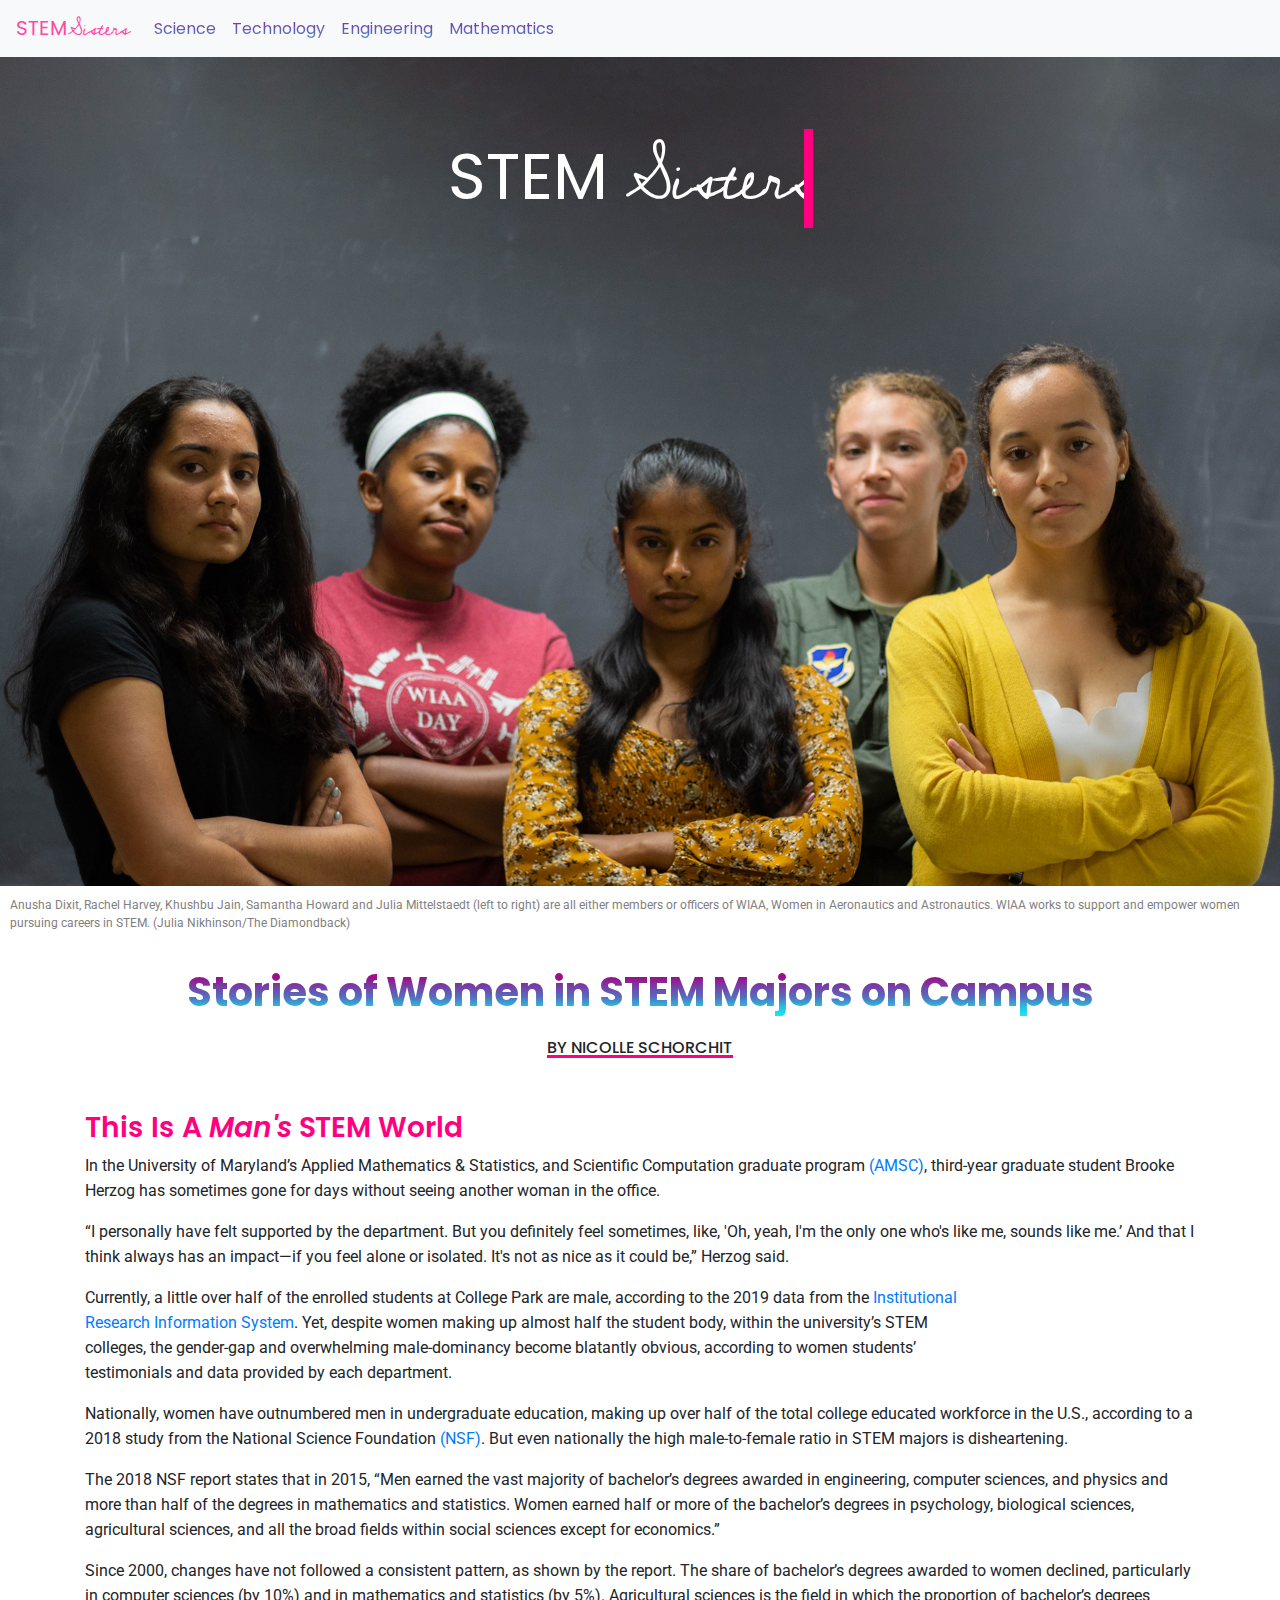
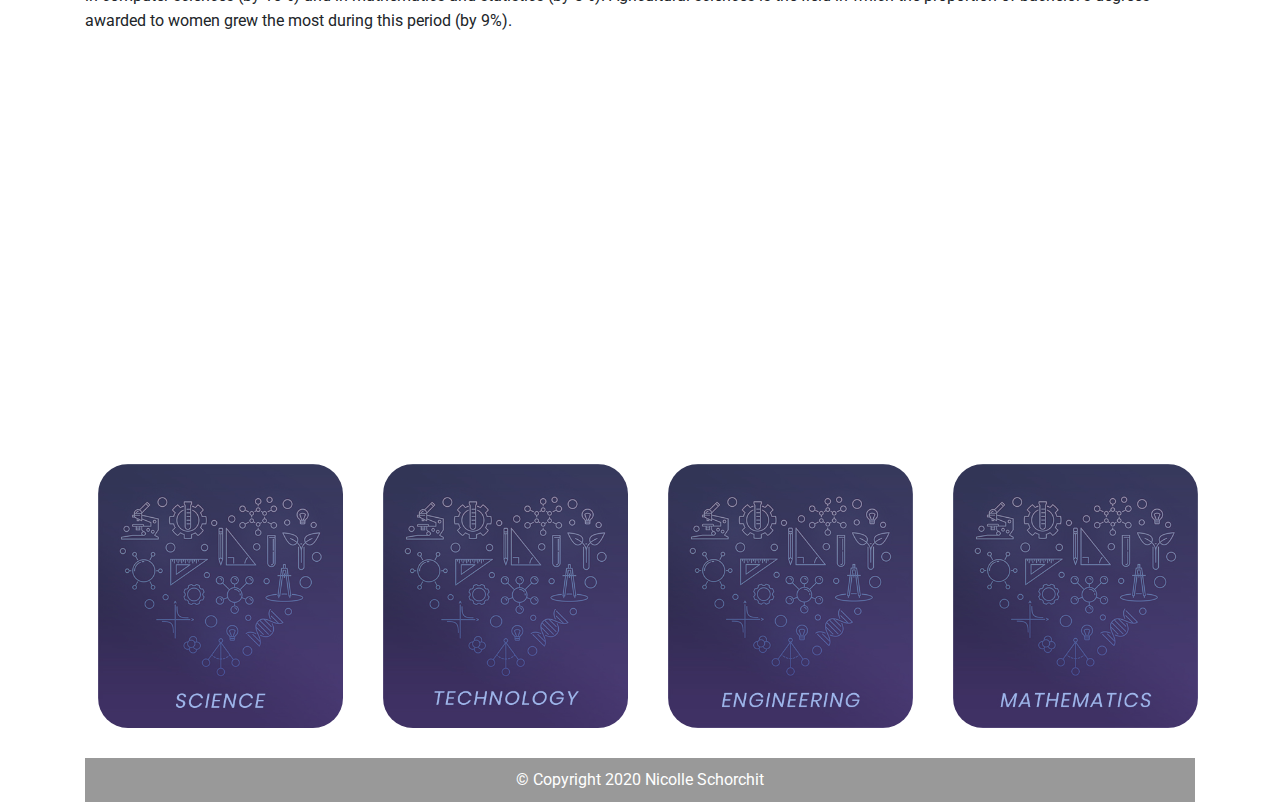
==== commit adfbb766: "Updated-html-frame.html" ====
--- a/html-frame/html-frame.html
+++ b/html-frame/html-frame.html
@@ -115,16 +115,16 @@
       </div>
       <!--Gender Breakdown Graph END-->
 
-    <p class="p-body">Currently, a little over half of the enrolled students at College Park are male, according to the 2019 data from the <a href="https://www.usmd.edu/IRIS/USM"> Institutional Research Information System</a>. Yet, despite women making up almost half the student body, within the university’s STEM colleges, the gender-gap and overwhelming male-dominancy become blatantly obvious, according to women students’ testimonials and data provided by each department.
+    <p class="p-body">Currently, a little over half of the enrolled students at College Park are male, according to the 2019 data from the <a href="https://www.usmd.edu/IRIS/" target="_blank"> Institutional Research Information System</a>. Yet, despite women making up almost half the student body, within the university’s STEM colleges, the gender-gap and overwhelming male-dominancy become blatantly obvious, according to women students’ testimonials and data provided by each department.
     <p>
 
-    <p class="p-body">Nationally, women have outnumbered men in undergraduate education, making up over half of the total college educated workforce in the U.S., according to a 2018 study from the National Science Foundation <a href="https://nsf.gov/statistics/2018/nsb20181/report/sections/higher-education-in-science-and-engineering/undergraduate-education-enrollment-and-degrees-in-the-united-states">(NSF)</a>. But even nationally the high male-to-female ratio in STEM majors is disheartening.
+    <p class="p-body">Nationally, women have outnumbered men in undergraduate education, making up over half of the total college educated workforce in the U.S., according to a 2018 study from the National Science Foundation <a href="https://nsf.gov/statistics/2018/nsb20181/report/sections/higher-education-in-science-and-engineering/undergraduate-education-enrollment-and-degrees-in-the-united-states" target="_blank">(NSF)</a>. But even nationally the high male-to-female ratio in STEM majors is disheartening.
     </p>
 
     <p class="p-body">The 2018 NSF report states that in 2015, “Men earned the vast majority of bachelor’s degrees awarded in engineering, computer sciences, and physics and more than half of the degrees in mathematics and statistics. Women earned half or more of the bachelor’s degrees in psychology, biological sciences, agricultural sciences, and all the broad fields within social sciences except for economics.”
     </p>
 
-    <p class="p-body">Since 2000, changes have not followed a consistent pattern, as shown by the 2018 NSF report. The share of bachelor’s degrees awarded to women declined, particularly in computer sciences (by 10%) and in mathematics and statistics (by 5%). Agricultural sciences is the field in which the proportion of bachelor’s degrees awarded to women grew the most during this period (by 9%).
+    <p class="p-body">Since 2000, changes have not followed a consistent pattern, as shown by the report. The share of bachelor’s degrees awarded to women declined, particularly in computer sciences (by 10%) and in mathematics and statistics (by 5%). Agricultural sciences is the field in which the proportion of bachelor’s degrees awarded to women grew the most during this period (by 9%).
     </p>
 
 <!--Stem degree holders GRAPH-->
@@ -159,7 +159,7 @@
   <div class="col">
     <div class="collapse multi-collapse" id="multiCollapseExample1">
       <div class="card card-body">
-        <h3 class="sub-chapter" style="background: #82f5cf; padding-left: 10px;">Kerrin Massarueh</h3>
+        <h3 class="sub-chapter" style="background: #82f5cf; padding-left: 10px; border-radius: 5px;">Kerrin Massarueh</h3>
           <div>
           <!--Image-->
             <div>
@@ -175,7 +175,7 @@
             </div>
 <!--list ends-->
             <div>
-              <p class="p-intro">Female presence has steadily been flooding into the “male-only” field of agriculture, but for agriculture and policy major and black woman, Kerrin, there weren’t many other black women in her program or in her field.
+              <p class="p-intro">Female presence has steadily been flooding into the “male-only” field of agriculture, but for agriculture and policy major and black woman, Massarueh, there weren’t many other black women in her program or in her field.
               </p>
               <p class="p-body">In 2017, only 3.47% of students nationwide who received a bachelor’s degree in agriculture were black, as reported by the U.S. Department of Education’s National Center for Education Statistics <a href="https://datausa.io/profile/cip/agriculture#about" target="_blank">(NCES)</a>.
               </p>
@@ -188,10 +188,10 @@
 <!--ag graph ends-->
         </div>
             <h5 class="sub-chapter">In pursuit of STEM...</h5>
-              <p class="p-body">Born and raised on the island of Dominica, Kerrin’s personal experiences guided her decision to major in environmental science and policy with a focus on agriculture at the University of Maryland.  Dominica used to be heavily dependent on agriculture, however, environmental impacts on the agricultural community from constant hurricanes and tropical storms took its toll, and agriculture quickly dissipated as the backbone of Dominica’s economy.
-              </p>
-              <p class="p-body">
-                Because of this, Kerrin grew up experiencing moments where she did not have access to fresh food and sometimes did not have access to food at all. Moments like these are what motivated her to pursue a career in STEM. She wanted to find out ways that could provide food to those who did not have access to it—find out what policies can be put into place to help people in need, especially when they’re facing natural disasters like she has. 
+              <p class="p-body">Born and raised on the island of Dominica, Massarueh’s personal experiences guided her decision to major in environmental science and policy with a focus on agriculture at the University of Maryland.  Dominica used to be heavily dependent on agriculture, however, environmental impacts on the agricultural community from constant hurricanes and tropical storms took its toll, and agriculture quickly dissipated as the backbone of Dominica’s economy.
+              </p>
+              <p class="p-body">
+                Because of this, Massarueh grew up experiencing moments where she did not have access to fresh food and sometimes did not have access to food at all. Moments like these are what motivated her to pursue a career in STEM. She wanted to find out ways that could provide food to those who did not have access to it—find out what policies can be put into place to help people in need, especially when they’re facing natural disasters like she has.
               </p>
 <!--DOMINICA MAP-->
                   <div>
@@ -199,14 +199,58 @@
                   </div>
 <!--DOMINICA MAP ENDS-->
               <p class="p-body">
-                aperiam, eaque ipsa quae ab illo inventore veritatis et quasi architecto beatae vitae dicta sunt explicabo. Nemo enim ipsam voluptatem quia voluptas sit aspernatur aut odit aut fugit, sed quia consequuntur magni dolores eos qui ratione voluptatem sequi nesciunt. Neque porro quisquam est, qui dolorem ipsum quia dolor sit amet, consectetur, adipisci velit, sed quia non numquam eius modi tempora incidunt ut labore et dolore magnam aliquam quaerat voluptatem. Ut enim ad minima veniam, quis nostrum exercitationem ullam corporis suscipit laboriosam, nisi ut aliquid ex ea commodi consequatur? Quis autem vel eum iure reprehenderit qui in ea voluptate velit esse quam nihil molestiae consequatur, vel illum qui dolorem eum fugiat quo voluptas nulla pariatur?"
+                Today, Massarueh has begun to live out her passions fighting against food injustice, insecurity and inequality in her local communities.
+              </p>
+              <p class="p-body">
+                She is currently working as a community farm coordinator with a Maryland organization called BeMoreAg. The organization has begun constructing greenhouses around Baltimore county for hydroponic farming to provide jobs and fresh produce to Baltimore county, as well as to inspire the youth.
+              </p>
+              <p class="p-body">
+                “Over the past four or five years, I have seen my surrounding communities face food injustice and food inequality…and the problem of food scarcity," Massarueh said. "That sort of geared my focus—to okay how can I help these people who live like 10 miles away from me but have a food desert. So that’s sort of driven me to where I am today. It’s like, how can I help people get out of situations that I have experienced personally."
               </p>
             <h5 class="sub-chapter">The STEM environment for women</h5>
-              <p>Anim pariatur cliche reprehenderit, enim eiusmod high life accusamus terry richardson ad squid. Nihil anim keffiyeh helvetica, craft beer labore wes anderson cred nesciunt sapiente ea proident."Sed ut perspiciatis unde omnis iste natus error sit voluptatem accusantium doloremque laudantium, totam rem aperiam, eaque ipsa quae ab illo inventore veritatis et quasi architecto beatae vitae dicta sunt explicabo. Nemo enim ipsam voluptatem quia voluptas sit aspernatur aut odit aut fugit, sed quia consequuntur magni dolores eos qui ratione voluptatem sequi nesciunt. Neque porro quisquam est, qui dolorem ipsum quia dolor sit amet, consectetur, adipisci velit, sed quia non numquam eius modi tempora incidunt ut labore et dolore magnam aliquam quaerat voluptatem. Ut enim ad minima veniam, quis nostrum exercitationem ullam corporis suscipit laboriosam, nisi ut aliquid ex ea commodi consequatur? Quis autem vel eum iure reprehenderit qui in ea voluptate velit esse quam nihil molestiae consequatur, vel illum qui dolorem eum fugiat quo voluptas nulla pariatur?"
-              </p>
-            <h5 class="sub-chapter">This is for the next girl</h5>
-            <p>Anim pariatur cliche reprehenderit, enim eiusmod high life accusamus terry richardson ad squid. Nihil anim keffiyeh helvetica, craft beer labore wes anderson cred nesciunt sapiente ea proident."Sed ut perspiciatis unde omnis iste natus error sit voluptatem accusantium doloremque laudantium, totam rem aperiam, eaque ipsa quae ab illo inventore veritatis et quasi architecto beatae vitae dicta sunt explicabo. Nemo enim ipsam voluptatem quia voluptas sit aspernatur aut odit aut fugit, sed quia consequuntur magni dolores eos qui ratione voluptatem sequi nesciunt. Neque porro quisquam est, qui dolorem ipsum quia dolor sit amet, consectetur, adipisci velit, sed quia non numquam eius modi tempora incidunt ut labore et dolore magnam aliquam quaerat voluptatem. Ut enim ad minima veniam, quis nostrum exercitationem ullam corporis suscipit laboriosam, nisi ut aliquid ex ea commodi consequatur? Quis autem vel eum iure reprehenderit qui in ea voluptate velit esse quam nihil molestiae consequatur, vel illum qui dolorem eum fugiat quo voluptas nulla pariatur?"
-            </p>
+              <p class="p-body">
+                Being part of a professional agricultural sorority called Sigma Alpha meant that Massarueh did not feel a major student gender gap in her environmental sciences and agriculture classes.
+              </p>
+              <p class="p-body">
+                “Being an ag major, which I described myself as, there was a lot of women, but not as much as the men in the field. However, there was not a lot of black women in the field," Massarueh said. "So I will say that was like the major student gap that I could see and that I personally experienced. Being in classes filled with not as much diversity as you would think there would be, but that's just ag culture industry overall in the United States."
+              </p>
+              <p class="p-body">
+                The lack of diversity in her program pushed Massarueh to work harder.
+              </p>
+              <p class="p-body">
+                Massarueh explained, “Because, in a sense, it's sort of stated that ‘hey, I need to work differently than most of these people because when you see them you're like they belong in this field and when you see me you may not think the same.’ So I have to work twice as hard as my peers in order to meet that bar.”
+              </p>
+              <p class="p-body">
+                Networking was also a challenge for Massarueh, who said when she would finally meet people in the agriculture many of them, if not most, were white.
+              </p>
+              <p class="p-body">
+                “I had to really push myself to put myself out there because not everyone in my program looks like me,” Massarueh explained. “I had to do the extra mile to meet the same people that [white students] wanted to meet, had to join more organizations than they would have to join just to get my face out there—just to get my name out there.”
+              </p>
+              <p class="p-body">
+                Besides the lack of student ethnic diversity, especially black women, Massarueh feels that another challenge women in general face is the stereotype that “men do it all and women can’t.”
+              </p>
+              <p class="p-body">
+                “As a woman, you instantly get the remarks that you can’t do it. Like from your male professors, they come a little bit less enthusiastic towards you,” Massarueh said. “They’re more like, ‘Oh, maybe she can’t do it. Let’s see if she can do it.’ Whereas if it’s a guy, they are like ‘Here’s the job. Do this. Do that.’ You know? So you sort of sense that. They didn't directly say that to you, but you definitely get the sense that, okay, this is something that I have to like put extra work into.”
+              </p>
+              <p class="p-body">
+                However, Massarueh’s higher education career was not marred by these adversities. Massarueh said she had many positive experiences in the Agriculture and Natural Resources Department. There were many professors who fully supported and helped Massarueh along the way, whether in personal matters, academia, mentorship and overall career development.
+              </p>
+              <p class="p-body">
+                “Connecting with the other black women in the department, that was an experience that I definitely cherish,” Massarueh said.
+              </p>
+
+          <h5 class="sub-chapter">This is for the next girl</h5>
+            <div style="background-color:#82f5cf; padding-left: 10px; padding-top: 10px; padding-right: 10px; padding-bottom: 10px; border-radius: 5px;">
+              <p class="p-body">
+                <strong>What advice would you give to younger women who are interested in pursuing this major or any other STEM major?</strong>
+              </p>
+              <p class="p-body">
+                First, be yourself in a confident, strong and independent way. It’s about making sure that your goal and your aspirations and your community goals and aspirations are met, and that you value yourself as a woman. Always think of yourself as someone who can do it. Also, feel inspired by yourself and push yourself, because no one’s going to do that for you. You’ll have to be your motivator.
+              </p>
+              <p class="p-body">
+                And another thing is mental health. I think it’s something very important which we have to understand and also keep in mind when we’re working. Like yes, we want to help other people. Yes, we want to be there, but we also have to take care of ourselves mentally, not just physically. I suffered from bipolar too, and I didn’t imagine myself being accomplished as I am because I deal with the ups and downs of depression and my life is sort of like a roller coaster. But by taking care of myself mentally I realized that I can accomplish anything that I set my mind to.
+              </p>
+            </div>
 
 
       </div>
@@ -215,7 +259,7 @@
   <div class="col">
     <div class="collapse multi-collapse" id="multiCollapseExample2">
       <div class="card card-body">
-        <h3 class="sub-chapter" style="background: #93b5eb; padding-left: 10px;">Arushi Patel</h3>
+        <h3 class="sub-chapter" style="background: #93b5eb; padding-left: 10px; border-radius: 5px;">Arushi Patel</h3>
           <div>
             <div>
               <img src="arushi.jpg" alt="photo of Arushi" class="kerrin"/>
@@ -246,7 +290,7 @@
 <div class="col">
   <div class="collapse multi-collapse" id="multiCollapseExample3">
     <div class="card card-body">
-      <h3 class="sub-chapter" style="background: #2f4977; padding-left: 10px;">Nathalia Ramos</h3>
+      <h3 class="sub-chapter" style="background: #2f4977; padding-left: 10px; border-radius: 5px;">Nathalia Ramos</h3>
         <div>
           <div>
             <img src="nutella-dad-1.jpg" alt="photo of Nathalia with father" class="kerrin"/>
@@ -276,7 +320,7 @@
 <div class="col">
   <div class="collapse multi-collapse" id="multiCollapseExample4">
     <div class="card card-body">
-      <h3 class="sub-chapter" style="background: #C7B4DD; padding-left: 10px; padding-bottom: 5px;">Brooke Herzog</h3>
+      <h3 class="sub-chapter" style="background: #C7B4DD; padding-left: 10px; padding-bottom: 5px; border-radius: 5px;">Brooke Herzog</h3>
         <div>
           <div>
             <img src="brooke.jpg" alt="photo of Brooke" class="brooke"/>
--- a/html-frame/style.css
+++ b/html-frame/style.css
@@ -84,6 +84,7 @@
 .body {
   line-height: 20px;
 }
+
 
 /* aerospace women picture/ spalsh area */
 
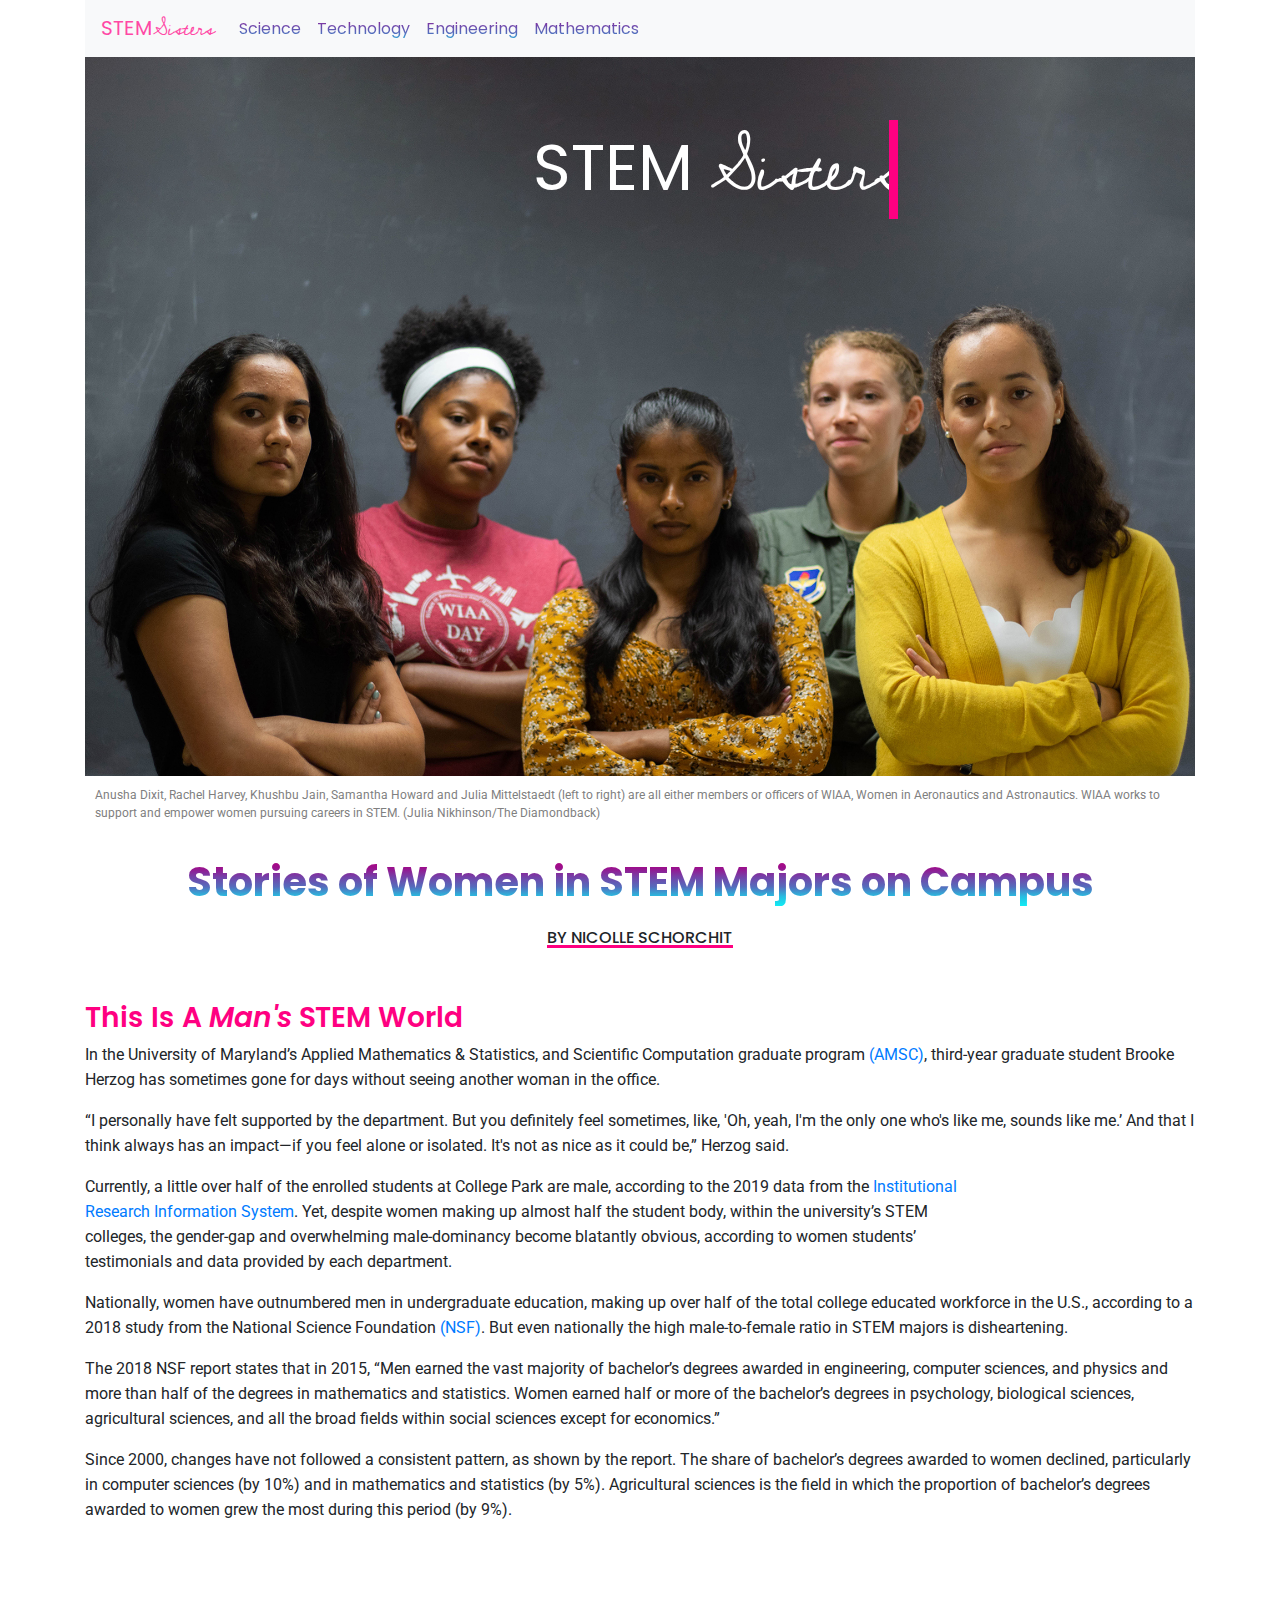
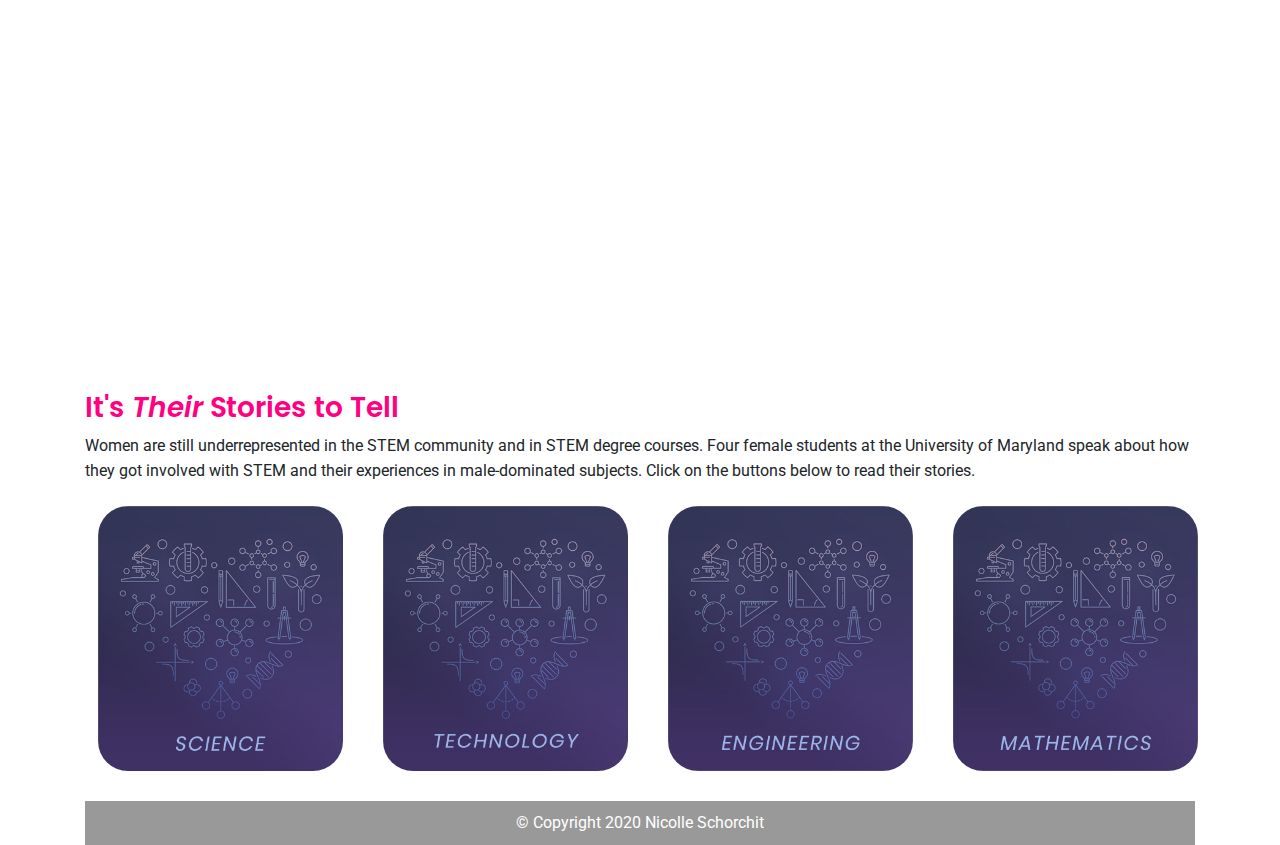
==== commit 6554dc6f: "Updated-html-frame.html" ====
--- a/html-frame/html-frame.html
+++ b/html-frame/html-frame.html
@@ -37,6 +37,7 @@
 
 <body>
 
+<div class="container">
 
   <!-- NavBar -->
 
@@ -66,7 +67,8 @@
   <!-- End NavBar -->
 
 <div class="hero-container">
-  <!--lead image/aerospace-->
+
+<!--lead image/aerospace-->
     <img src="aerospace-girls.jpg" alt="five women student aerospace engineers" class="hero-image">
 
     <div class="overlay">
@@ -75,11 +77,11 @@
       </div>
     </div>
       <p class="caption-one">Anusha Dixit, Rachel Harvey, Khushbu Jain, Samantha Howard and Julia Mittelstaedt (left to right) are all either members or officers of WIAA, Women in Aeronautics and Astronautics. WIAA works to support and empower women pursuing careers in STEM. (Julia Nikhinson/The Diamondback)</p>
-  <!--lead image ends-->
-</div>
-
-
-<div class="container">
+<!--lead image ends-->
+</div>
+
+
+
 
 <!--headline here-->
 
@@ -108,12 +110,12 @@
 
     <p class="p-body">“I personally have felt supported by the department. But you definitely feel sometimes, like, 'Oh, yeah, I'm the only one who's like me, sounds like me.’ And that I think always has an impact—if you feel alone or isolated. It's not as nice as it could be,” Herzog said. </p>
 
-      <!--Gender Breakdown Graph-->
+<!--Gender Breakdown Graph-->
       <div>
         <iframe title="Gender Breakdown of Enrolled Students" aria-label="chart" id="datawrapper-chart-PcC36" src="https://datawrapper.dwcdn.net/PcC36/1/" scrolling="no" frameborder="0" class="gender-graph"></iframe><script type="text/javascript">!function(){"use strict";window.addEventListener("message",(function(a){if(void 0!==a.data["datawrapper-height"])for(var e in a.data["datawrapper-height"]){var t=document.getElementById("datawrapper-chart-"+e)||document.querySelector("iframe[src*='"+e+"']");t&&(t.style.height=a.data["datawrapper-height"][e]+"px")}}))}();
       </script>
       </div>
-      <!--Gender Breakdown Graph END-->
+<!--Gender Breakdown Graph END-->
 
     <p class="p-body">Currently, a little over half of the enrolled students at College Park are male, according to the 2019 data from the <a href="https://www.usmd.edu/IRIS/" target="_blank"> Institutional Research Information System</a>. Yet, despite women making up almost half the student body, within the university’s STEM colleges, the gender-gap and overwhelming male-dominancy become blatantly obvious, according to women students’ testimonials and data provided by each department.
     <p>
@@ -136,7 +138,14 @@
 
 <!---MAN'S WORLD ENDS HERE------------------------------------------------------------>
 
-<!--Four Buttons here-->
+<!--THEIR STORIES STARTS HERE----------->
+  <h3 class="chapter">It's <em>Their</em> Stories to Tell</h3>
+    <p class="p-body">
+      Women are still underrepresented in the STEM community and in STEM degree courses. Four female students at the University of Maryland speak about how they got involved with STEM and their experiences in male-dominated subjects. Click on the buttons below to read their stories.
+    </p>
+
+
+<!--Four Buttons here-------------------------->
 
 <div class="row">
   <div class="col-md-3">
@@ -195,7 +204,7 @@
               </p>
 <!--DOMINICA MAP-->
                   <div>
-                  <img src="dominica-map.png" alt: "map of Dominica in Caribbean" class="dominica-map"/>
+                  <img src="dominica-map.png" alt="map of Dominica in Caribbean" class="dominica-map"/>
                   </div>
 <!--DOMINICA MAP ENDS-->
               <p class="p-body">
@@ -251,8 +260,6 @@
                 And another thing is mental health. I think it’s something very important which we have to understand and also keep in mind when we’re working. Like yes, we want to help other people. Yes, we want to be there, but we also have to take care of ourselves mentally, not just physically. I suffered from bipolar too, and I didn’t imagine myself being accomplished as I am because I deal with the ups and downs of depression and my life is sort of like a roller coaster. But by taking care of myself mentally I realized that I can accomplish anything that I set my mind to.
               </p>
             </div>
-
-
       </div>
     </div>
   </div>
@@ -273,14 +280,103 @@
             </div>
           </div>
           <h5 class="sub-chapter">In pursuit of STEM...</h5>
-            <p style="float: right;">1 Anim pariatur cliche reprehenderit, enim eiusmod high life accusamus terry richardson ad squid. Nihil anim keffiyeh helvetica, craft beer labore wes anderson cred nesciunt sapiente ea proident."Sed ut perspiciatis unde omnis iste natus error sit voluptatem accusantium doloremque laudantium, totam rem aperiam, eaque ipsa quae ab illo inventore veritatis et quasi architecto beatae vitae dicta sunt explicabo. Nemo enim ipsam voluptatem quia voluptas sit  aspernatur aut odit aut fugit, sed quia consequuntur magni dolores eos qui ratione voluptatem sequi nesciunt. Neque porro quisquam est, qui dolorem ipsum quia dolor sit amet, consectetur, adipisci velit, sed quia non numquam eius modi tempora incidunt ut labore et dolore magnam aliquam quaerat voluptatem. Ut enim ad minima veniam, quis nostrum exercitationem ullam corporis suscipit laboriosam, nisi ut aliquid ex ea commodi consequatur? Quis autem vel eum iure reprehenderit qui in ea voluptate velit esse quam nihil molestiae consequatur, vel illum qui dolorem eum fugiat quo voluptas nulla pariatur?"
-            </p>
+            <p class="p-body">
+              Patel was not passionate about being in the marching band in high school. So when she saw a math teacher outside of his classroom desperately handing out flyers trying to attract more girls to diversify the new introduction to computer science class, she pitied him and decided to sign up.
+            </p>
+            <p class="p-body">
+              “In the beginning I did absolutely horribly, but I really found the love of learning from my mistakes like I felt like in that space I was allowed to fail. I was allowed to fail over and over and over again,” Patel said. “It was okay that I couldn’t write the code because my teacher was just so supportive, and instead of telling me that my code wasn’t working and that it was my fault, he would tell me that it’s because I didn’t understand the concept correctly and he re-explained it to me the way that it made sense to me the most.”
+            </p>
+            <p class="p-body">
+              Patel says she gets ultimate satisfaction from not only learning new things but also being able to expand her own mental capabilities and mathematical strengths and just explore all the venues of computer science.
+            </p>
+<!--GWC IMAGE-->
+            <div>
+              <img src="gwc-summit.jpg" alt="Patel at Girls Who Code Summit" class="arushi-code"/>
+            </div>
+            <p class="caption-one">Arushi with some other girls from her Girls Who Code cohort in a Girls Who Code 2017 summit. (Arushi Patel)</p>
+<!--GWC IMG ENDS-->
+            <p class="p-body">
+              “It’s really what inspires me these days because just learning about all the applications in computer science, not only technical but also societal, like how the work that you do actually does impact everyday people, how different avenues of computer science basically touches every aspect of life, and how it could be used to solve causes that are near and dear to my heart,” Patel said.
+            </p>
+            <p class="p-body">
+              “I’ve noticed that girls are more scared of taking risks when they don't know that they’re already amazing,” Patel said.
+            </p>
+            <p class="p-body">
+              Patel explained:
+                “I’ve noticed that boys especially like my cousins or like guys I’m friends with, they’re very fearless in the way that if there is a challenge that comes, and they don’t know if they’re going to be able to do it or not, they’ve been taught their whole life that they should at least go for it, “shoot the shot,” even though they miss. But girls are always more scared like ‘people are gonna judge me if I ask that question.’ ‘People are going to judge me if I don’t make the shot.’ And this goes for women in sports too, like it’s across the board in so many fields. It’s just that, especially in STEM, it’s always very subliminal. You can’t see it on the extremely surface level that like you’re being nudged away from it. It’s more underneath like once you’re there you realize that there’s been all these things that have been telling you not to do this.”
+            </p>
+
           <h5 class="sub-chapter">The STEM environment for women</h5>
-            <p>Anim pariatur cliche reprehenderit, enim eiusmod high life accusamus terry richardson ad squid. Nihil anim keffiyeh helvetica, craft beer labore wes anderson cred nesciunt sapiente ea proident."Sed ut perspiciatis unde omnis iste natus error sit voluptatem accusantium doloremque laudantium, totam rem aperiam, eaque ipsa quae ab illo inventore veritatis et quasi architecto beatae vitae dicta sunt explicabo. Nemo enim ipsam voluptatem quia voluptas sit aspernatur aut odit aut fugit, sed quia consequuntur magni dolores eos qui ratione voluptatem sequi nesciunt. Neque porro quisquam est, qui dolorem ipsum quia dolor sit amet, consectetur, adipisci velit, sed quia non numquam eius modi tempora incidunt ut labore et dolore magnam aliquam quaerat voluptatem. Ut enim ad minima veniam, quis nostrum exercitationem ullam corporis suscipit laboriosam, nisi ut aliquid ex ea commodi consequatur? Quis autem vel eum iure reprehenderit qui in ea voluptate velit esse quam nihil molestiae consequatur, vel illum qui dolorem eum fugiat quo voluptas nulla pariatur?"
-            </p>
+          <p class="p-body">
+            Patel said she was already used to the gender gap in computer science because of her experiences throughout high school. At her high school, there was a total of four girls (including herself) who decided to pursue engineering or computer science out of a graduating class of 300 students.
+          </p>
+          <p class="p-body">
+            “When I got to University of Maryland I didn’t feel at all shocked by the fact that I essentially knew all the girls in my CS class, which is hard in a CS lecture hall of like plus 200 people,” Patel said.
+          </p>
+          <p class="p-body">
+            Patel said she noticed that most girls dropped out their first year, first semester, even the first class, because of a feeling of inferiority and inadequacy. Most of these girls strived for A’s and if they were not getting A’s, then they would decide that they weren’t good enough for the class anymore, Patel said.
+          </p>
+          <p class="p-body">
+            Although 20% of UMD undergraduate students are women majoring in computer science, the retention is terrible with each class that follows the introductory classes. Patel said this disparity has become so obvious that both girls and guys have noticed the divide.
+          </p>
+          <p class="p-body">
+          “The girls in my class will text me and be like, ‘Hey, what time is your discussion? I think I can switch so I can get into your discussion or I can talk to my discussion to go to your discussion,” Patel said. “I'll ask them why and they’ll say ‘I'm the only girl. None of these guys want to talk to me or none of them want to do like the pair working with me.”
+          </p>
+          <p class="p-body">
+            These women do all the work alone and feel like they’re not getting the education they deserve.
+          </p>
+          <p class="p-body">
+            Patel even had a friend, who instead of going to her 12 p.m. discussion, would show up to Patel’s discussion at 8 a.m.
+          </p>
+          <p class="p-body">
+            Patel, however, says she feels she has been blessed with amazingly supportive professors. All her male professors have been very vocal in support of women in STEM and extremely inclusive for all people.
+          </p>
+          <p class="p-body">
+            “And it’s not about breaking the bubble, as it is more about expanding the bubble to let more people in because it’s a very boys-only club sometimes, and that can be really hurtful as well, especially when you're trying to get your point across,” Patel said.
+          </p>
+          <p class="p-body">
+          Female students in computer science face more challenges in group settings. Patel says she has been called bossy for speaking up for having a plan and has gone through many unsolicited mansplaining lectures from her male peers.
+          </p>
+          <p class="p-body">
+            In a group setting, Patel will usually wait for when her male peers are at a loss or clueless, “then that’s my place to talk but not to be the person in the beginning of the conversation to start splitting up the work because what’s my purpose in doing that?”
+          </p>
+          <p class="p-body">
+            “But if a guy did it, he’s ‘the boss’, you know? ‘He’s just confident.’ ‘He just knows what to get done.’ ‘He’s in charge because he’s smart.’ While I’m ‘bossy,’” Patel said.
+          </p>
+          <p class="p-body">
+            “Taking a leadership role is looked down up basically and you’re always seen as someone who is more likely to be the beta, the second-hand, the secretary role,” Patel said. “[Men] just assume that you’re like, ‘Oh, I don’t want to do the algorithm.’ Like what do you mean I don’t want to do the algorithm? I want to do the algorithm like let me do the algorithm.”
+          </p>
+<!--ARUSHI IMAGE-->
+            <div>
+              <img src="arushi-code-summer.jpg" alt= "girls who code cohort" class="arushi-code"/>
+            </div>
+            <p class="caption-one">Patel with her Girls Who Code cohort in a 2017 summer program. (Arushi Patel)</p>
+<!--ARUSHI IMG ENDS-->
+          <p class="p-body">
+            Through the Girls Who Code club and Maryland Center for Women in Computing (MCWIC) events, among other inclusive computer science clubs, Patel has been able to develop a strong support network and by doing so has made the gender gap less daunting.
+          </p>
+          <p class="p-body">
+            “I think that the progressiveness of the CS field is to know that at the end of the day, the fact that we all have different ways of thinking, makes our material stronger. It makes the products we create more versatile,” Patel said.
+          </p>
+
           <h5 class="sub-chapter">This is for the next girl</h5>
-            <p>Anim pariatur cliche reprehenderit, enim eiusmod high life accusamus terry richardson ad squid. Nihil anim keffiyeh helvetica, craft beer labore wes anderson cred nesciunt sapiente ea proident."Sed ut perspiciatis unde omnis iste natus error sit voluptatem accusantium doloremque laudantium, totam rem aperiam, eaque ipsa quae ab illo inventore veritatis et quasi architecto beatae vitae dicta sunt explicabo. Nemo enim ipsam voluptatem quia voluptas sit aspernatur aut odit aut fugit, sed quia consequuntur magni dolores eos qui ratione voluptatem sequi nesciunt. Neque porro quisquam est, qui dolorem ipsum quia dolor sit amet, consectetur, adipisci velit, sed quia non numquam eius modi tempora incidunt ut labore et dolore magnam aliquam quaerat voluptatem. Ut enim ad minima veniam, quis nostrum exercitationem ullam corporis suscipit laboriosam, nisi ut aliquid ex ea commodi consequatur? Quis autem vel eum iure   reprehenderit qui in ea voluptate velit esse quam nihil molestiae consequatur, vel illum qui dolorem eum fugiat quo voluptas nulla pariatur?"
-            </p>
+            <div style="background-color:#93b5eb; padding-left: 10px; padding-top: 10px; padding-right: 10px; padding-bottom: 10px; border-radius: 5px;">
+            <p class="p-body">
+              <strong>What advice would you give to younger women who are interested in pursuing this major or any other STEM major?</strong>
+            </p>
+            <p class="p-body">
+              So in general for STEM, the key to success is learning how to fail. It's learning how to fall down over and over and over again. To let people tell you that you’re not good enough and you just turn around and keep going, and to keep pushing yourself.
+            </p>
+            <p class="p-body">
+              Push yourself to your limit every single day, but not to your breaking point. There's difference. There's a limit and then there’s a breaking point. Don’t push yourself so much that you don’t like what you’re doing anymore, but push yourself to see how far the expanse of your brain can go like. To see how nerdy you can be.
+          </p>
+          <p class="p-body">
+            Your brain has the capability to rewire itself, however, works for you, and every single girl has the potential to be a math brain. I hate when people are like, ‘I'm not that left brain.’ ‘I'm not that right brain.’ It's not like that. Everyone’s born with the capability to do both. It’s just that your whole life you’ve been told that you're not good enough for one of them, and some people do lean towards one or the other. But there’s 100% a way that you can rewire your brain to do the other thing. Hundred percent you can do it. You can fail 100 times for that one moment of success, and that is all that matters.
+          </p>
+          <p class="p-body">
+            Being perfect is about being your best self, being the best version of yourself, being a positive person in the community, being someone who puts 100% into their work, who cares, who listens, who’s a good leader, who’s a good follower. It’s not about being someone who shoots and always scores, there is a complete difference.
+          </p>
+        </div>
 
 
       </div>
@@ -303,15 +399,103 @@
             </ul>
           </div>
         </div>
+        <div>
+          <p class="p-body">
+            While the national trend for women in engineering is steadily rising, at the University of Maryland, the A. James Clark School of Engineering is still fairly male-dominate—with women making up 27% of the undergraduate enrollment in the school of engineering, according to enrollment statistics for women in the A. James Clark School of Engineering.
+          </p>
+        </div>
         <h5 class="sub-chapter">In pursuit of STEM...</h5>
-          <p style="float: right;">1 Anim pariatur cliche reprehenderit, enim eiusmod high life accusamus terry richardson ad squid. Nihil anim keffiyeh helvetica, craft beer labore wes anderson cred nesciunt sapiente ea proident."Sed ut perspiciatis unde omnis iste natus error sit voluptatem accusantium doloremque laudantium, totam rem aperiam, eaque ipsa quae ab illo inventore veritatis et quasi architecto beatae vitae dicta sunt explicabo. Nemo enim ipsam voluptatem quia voluptas sit aspernatur aut odit aut fugit, sed quia consequuntur magni dolores eos qui ratione voluptatem sequi nesciunt. Neque porro quisquam est, qui dolorem ipsum quia dolor sit amet, consectetur, adipisci velit, sed quia non numquam eius modi tempora incidunt ut labore et dolore magnam aliquam quaerat voluptatem. Ut enim ad minima veniam, quis nostrum exercitationem ullam corporis suscipit laboriosam, nisi ut aliquid ex ea commodi consequatur? Quis autem vel eum iure reprehenderit qui in ea voluptate velit esse quam nihil molestiae consequatur, vel illum qui dolorem eum fugiat quo voluptas nulla pariatur?"
+          <p class="p-body">
+            From a very young age, Ramos always had a thirst for knowledge and this transcends to what inspires her today in the field of mechanical engineering—creating things to help in that pursuit of knowledge.
+          </p>
+          <p class="p-body">
+            Her father, Juan Ramos, works as deputy director of engineering at NASA, and he has been her role model and greatest supporter in the field of engineering, and STEM, in general. Ramos says she never felt pushed into the field by her father or swept away by the grandeur of his work at NASA, but rather had always been captivated by learning what makes things work.
+          </p>
+          <p class="p-body">
+            “I love puzzles. I have a whole like shelf of just different puzzles that I have. I'm very fascinated by how things fit together. I also love pulling things apart putting them back together, like I always loved that as a child,” Ramos said.
+          </p>
+<!--PUZZLES IMAGE-->
+            <div>
+              <img src="puzzles.jpg" alt= "A box full of assembly and disentanglement puzzles" class="puzzles"/>
+            </div>
+            <p class="caption-one">Ramos's box full of assembly and disentanglement puzzles that she keeps on her bookshelf. (Nathalia Ramos)</p>
+<!--PUZZLES IMG ENDS-->
+          <p class="p-body">
+            “It started off with pens and it went on to toy cars or like just building blocks. Once I got older, I was fascinated by how pianos worked and like the mechanical systems of a piano. So, definitely like all those different characteristics was like hey not only do I love all these things but it would fit so well into being an engineer, and with a role model that I have in my father, everything just kind of lined up.”
+          </p>
+          <p class="p-body">
+            Ramos’s dream would be to work at NASA like her father.
+          </p>
+          <p class="p-body">
+            “Growing up that's always been kind of like a goal for me. One of the things that I love about NASA is that a lot of what they do is for knowledge. It's to find out, or to discover what they don't know, to understand ideas or stuff about the universe that is not known,” Ramos said. “That's one of the things that I love not only about NASA, but like what has kind of inspired me as well is that search of knowledge, of trying to understand things or trying to find things that aren’t yet known, or at least are not common knowledge.”
+          </p>
+          <p class="p-body">
+            Educating and inspiring younger children is her second passion along her trajectory in becoming a mechanical engineer.
+          </p>
+          <p class="p-body">
+            “I still want to be an engineer, that’s my number one goal, but kids are also a passion. I not only want to inspire females and kids to go into engineering if that’s what they truly love, but also find ways to mentor them, help out and work for organizations to go and speak to kids,” Ramos said.
           </p>
         <h5 class="sub-chapter">The STEM environment for women</h5>
-          <p>Anim pariatur cliche reprehenderit, enim eiusmod high life accusamus terry richardson ad squid. Nihil anim keffiyeh helvetica, craft beer labore wes anderson cred nesciunt sapiente ea proident."Sed ut perspiciatis unde omnis iste natus error sit voluptatem accusantium doloremque laudantium, totam rem aperiam, eaque ipsa quae ab illo inventore veritatis et quasi architecto beatae vitae dicta sunt explicabo. Nemo enim ipsam voluptatem quia voluptas sit aspernatur aut odit aut fugit, sed quia consequuntur magni dolores eos qui ratione voluptatem sequi nesciunt. Neque porro quisquam est, qui dolorem ipsum quia dolor sit amet, consectetur, adipisci velit, sed quia non numquam eius modi tempora incidunt ut labore et dolore magnam aliquam quaerat voluptatem. Ut enim ad minima veniam, quis nostrum exercitationem ullam corporis suscipit laboriosam, nisi ut aliquid ex ea commodi consequatur? Quis autem vel eum iure reprehenderit qui in ea voluptate velit esse quam nihil molestiae consequatur, vel illum qui dolorem eum fugiat quo voluptas nulla pariatur?"
-          </p>
+        <p class="p-body">
+          Having women be the vast minority in most classes, and especially discussion groups, is not a problem for Ramos, but because the majority are “white and entitled,” she has frequently been belittled by her male peers.
+        </p>
+        <p class="p-body">
+          “I've had bad experiences of where I have been paired up with some of them, and they just zoom through things. Don't include me. Don't ask for my help. And it's like sh**. I'm here for reason. I'm smart,” Ramos said. “Am I a genius to where I can get these calculations done in a second? No. But can I still get this done? Do I still know my sh**? Yeah. You don’t need to treat me like sh** just because I’m a female and you don’t think I’m up to par to where you are. It’s very frustrating.”
+        </p>
+        <p class="p-body">
+          Fighting against the feeling of inferiority is a challenge for almost all women at the school of engineering, Ramos said. Especially in group settings, Ramos feels like she can’t completely speak her mind and she doesn’t have a voice or that she shouldn’t have a voice and should just stay quiet “while the boys talk it out.”
+        </p>
+        <p class="p-body">
+          “And it’s like, no, I have valid ideas. I should be able to speak and have my input be valid and not just brushed away,” Ramos said. “I’m just feeling like you’re not heard or given as much of an opportunity to speak because, of course, the majority of people in that room are male. Regardless of whether they’re older or they’re like my college-level...it's always leaning towards them.”
+        </p>
+        <p class="p-body">
+          Ramos has faced a situation where she approached a  professor after an exam review to ask a couple of questions that her and her group of friends were confused about, and the professor was entirely dismissive towards her, when he had just previously been explaining things to other male students who had approached him before her.
+        </p>
+        <p class="p-body">
+          “He literally looked at me like I was stupid like I had asked the stupidest question in the world,” Ramos said. “I was like, ‘I don’t know how you went from point A to point C where the answer is. I’m trying to find some gap. And he’s like, ‘Well, I don’t know how else you want me to explain it to you.’ I'm like, ‘Could you maybe repeat it?’ He responded with, ‘Well, I was pretty clear.’”
+        </p>
+        <p class="p-body">
+          Ramos went on to find out that many other female students had similar issues with this professor as well. Despite this professor, Ramos believes the department as a whole is very supportive.
+        </p>
+<!--OSV IMAGE-->
+        <div>
+          <img src="osv.jpg" alt= "An over the sand vehicle" class="osv"/>
+        </div>
+        <p class="caption-one" style="text-align: center">An OSV (Over The Sand Vehicle) that Ramos's team built together for the ENES 100 class.  (Nathalia Ramos)</p>
+<!--OSV IMG ENDS-->
+        <p class="p-body">
+          “Thankfully, I don’t know if I’ve been lucky but I’ve had some really, really nice professors, and I will definitely name them. One of them is Keystone Instructor Jarred Young. And the other is Keystone Instructor Michael Galczynski,” Ramos said.
+        </p>
+        <p class="p-body">
+          Ramos feels that both professors are very personable to their students and empower them to grow whether in the engineering field or in their own personal lives. The environment they have created is welcoming and dynamic.
+        </p>
+        <p class="p-body">
+          “These specific male professors I appreciate so much like I’ve been to their office hours. I’ve had conversations with them helping me out and just giving me great advice and telling me to keep pushing through. And they’re just absolutely amazing professors,” Ramos said.
+        </p>
+        <p class="p-body">
+          “So those are the two positives that whenever I get into like a bad situation with a professor or a student, I think not everyone is horrible out there like I've had great experiences,” Ramos said.
+        </p>
         <h5 class="sub-chapter">This is for the next girl</h5>
-          <p>Anim pariatur cliche reprehenderit, enim eiusmod high life accusamus terry richardson ad squid. Nihil anim keffiyeh helvetica, craft beer labore wes anderson cred nesciunt sapiente ea proident."Sed ut perspiciatis unde omnis iste natus error sit voluptatem accusantium doloremque laudantium, totam rem aperiam, eaque ipsa quae ab illo inventore veritatis et quasi architecto beatae vitae dicta sunt explicabo. Nemo enim ipsam voluptatem quia voluptas sit aspernatur aut odit aut fugit, sed quia consequuntur magni dolores eos qui ratione voluptatem sequi nesciunt. Neque porro quisquam est, qui dolorem ipsum quia dolor sit amet, consectetur, adipisci velit, sed quia non numquam eius modi tempora incidunt ut labore et dolore magnam aliquam quaerat voluptatem. Ut enim ad minima veniam, quis nostrum exercitationem ullam corporis suscipit laboriosam, nisi ut aliquid ex ea commodi consequatur? Quis autem vel eum iure reprehenderit qui in ea voluptate velit esse quam nihil molestiae consequatur, vel illum qui dolorem eum fugiat quo voluptas nulla pariatur?"
-          </p>
+          <div style="background-color:#2f4977; padding-left: 10px; padding-top: 10px; padding-right: 10px; padding-bottom: 10px; border-radius: 5px;">
+            <p class="p-body" style="color: white">
+              <strong>What advice would you give to younger women who are interested in pursuing this major or any other STEM major?</strong>
+            </p>
+            <p class="p-body" style="color: white">
+              Firstly, create a good support system. I say support <em>system</em> because it can come in various different ways. For me, my family is definitely part of that big support system. But a support system is people who encourage you. People who, regardless if you’re feeling really down or not, they give you that love and words of encouragement to help you keep going and to help you push through those bad moments.
+            </p>
+            <p class="p-body" style="color: white">
+              Whether that’s a professor you got along with really well, a group of close friends who are in the same major as you, so through your common collective experiences you guys can really help each other through it. Having that support system helps you get through it because it is really tough to get through engineering. It’s not an easy major.
+            </p>
+            <p class="p-body" style="color: white">
+              To the young women who are going into STEM, I would first say you are incredible. I am so proud of you for being able to go into that STEM field and kicking its butt, because it’s hard.
+            </p>
+            <p class="p-body" style="color: white">
+              It’s hard, but keep in mind your passions. Keep in mind what made you choose this in the first place. Because you’re gonna have classes at first that you don’t like. You’re gonna have professors and peers that will make you want to quit. But at the end of the day, it’s being able to get through those bad experiences and those rough classes that make it worth it.
+            </p>
+            <p class="p-body" style="color: white">
+              Find that one class that you absolutely enjoy, that one professor that helps you. Find something you can channel all of your passion through and that’ll keep you pushing through it. Because you’re not gonna love everything about starting engineering, but at the end of the day you have to get through it to be able to reach your goal.
+            </p>
+          </div>
 
 
     </div>
@@ -333,16 +517,71 @@
             </ul>
           </div>
         </div>
+
+<!--Gender Breakdown MATH Graph-->
+          <div>
+            <img src="gender-breakdown-math.png" alt="gender breakdown in AMSC PhD program" class="gender-graph-math"/>
+          </div>
+<!--Gender Breakdown MATH Graph END-->
+
+        <p class="p-body">
+          While there seem to be many women in the undergraduate mathematics program at the university, women only make up 32% of the students in the Applied Mathematics & Statistics, and Scientific Computation graduate program. According to Herzog, there are many women in the program, but in the pure math track there are no women.
+        </p>
+
+
         <h5 class="sub-chapter">In pursuit of STEM...</h5>
-          <p style="float: right;">1 Anim pariatur cliche reprehenderit, enim eiusmod high life accusamus terry richardson ad squid. Nihil anim keffiyeh helvetica, craft beer labore wes anderson cred nesciunt sapiente ea proident."Sed ut perspiciatis unde omnis iste natus error sit voluptatem accusantium doloremque laudantium, totam rem aperiam, eaque ipsa quae ab illo inventore veritatis et quasi architecto beatae vitae dicta sunt explicabo. Nemo enim ipsam voluptatem quia voluptas sit aspernatur aut odit aut fugit, sed quia consequuntur magni dolores eos qui ratione voluptatem sequi nesciunt. Neque porro quisquam est, qui dolorem ipsum quia dolor sit amet, consectetur, adipisci velit, sed quia non numquam eius modi tempora incidunt ut labore et dolore magnam aliquam quaerat voluptatem. Ut enim ad minima veniam, quis nostrum exercitationem ullam corporis suscipit laboriosam, nisi ut aliquid ex ea commodi consequatur? Quis autem vel eum iure reprehenderit qui in ea voluptate velit esse quam nihil molestiae consequatur, vel illum qui dolorem eum fugiat quo voluptas nulla pariatur?"
+          <p class="p-body">
+            While there seem to be many women in the undergraduate mathematics program at the university, women only make up 32% of the students in the Applied Mathematics & Statistics, and Scientific Computation graduate program. According to Herzog, there are many women in the program, but in the pure math track there are no women.
+          </p>
+          <p class="p-body">
+            Herzog went into her undergrad at the University of Massachusetts as a math major simply because she liked math and was good at it, but she had no idea what being a math major entailed.
+          </p>
+          <p class="p-body">
+            “I kind of bounced back and forth between a whole bunch of [different math concentrations]. And it wasn't until I took a class on differential equations that I kind of found my home in the applied math worlds,” Herzog said. “And then from there, I still didn’t really know what it meant, like what this career in math looked like if not being a teacher, which I knew I didn’t really want to do.”
+          </p>
+          <p class="p-body">
+            During her undergrad, she was greatly influenced by female engineering professor Dr.Chaitra Gopalappa who often worked with the CDC creating disease prediction and prevention modeling. She may have been the only female professor in upper level courses of applied maths at the time, Herzog recalls. She was the only professor who encouraged her to go into graduate school.
+          </p>
+          <p class="p-body">
+            At University of Maryland, Herzog chose to be on the scientific computing track, which Herzog defines as using computers to solve problems at a very high level. Because her advisor is a physical oceanographer, Herzog’s current work specifically focused on ocean modeling.
+          </p>
+          <p class="p-body">
+            She is creating a mathematical model for the Arctic Ocean to help scientists understand and observe the effects of climate change in this ocean.
+          </p>
+          <p class="p-body">
+            “Not much is being done about [climate change] and the Arctic region is a place that's particularly getting heavily hit by it,” Herzog said. “Being able to add to the data that we have in the scientific community, understanding how the Arctic is changing over time is really important. And for me, feeling like I'm contributing in a positive way to combating climate change is important for me.”
           </p>
         <h5 class="sub-chapter">The STEM environment for women</h5>
-          <p>Anim pariatur cliche reprehenderit, enim eiusmod high life accusamus terry richardson ad squid. Nihil anim keffiyeh helvetica, craft beer labore wes anderson cred nesciunt sapiente ea proident."Sed ut perspiciatis unde omnis iste natus error sit voluptatem accusantium doloremque laudantium, totam rem aperiam, eaque ipsa quae ab illo inventore veritatis et quasi architecto beatae vitae dicta sunt explicabo. Nemo enim ipsam voluptatem quia voluptas sit aspernatur aut odit aut fugit, sed quia consequuntur magni dolores eos qui ratione voluptatem sequi nesciunt. Neque porro quisquam est, qui dolorem ipsum quia dolor sit amet, consectetur, adipisci velit, sed quia non numquam eius modi tempora incidunt ut labore et dolore magnam aliquam quaerat voluptatem. Ut enim ad minima veniam, quis nostrum exercitationem ullam corporis suscipit laboriosam, nisi ut aliquid ex ea commodi consequatur? Quis autem vel eum iure reprehenderit qui in ea voluptate velit esse quam nihil molestiae consequatur, vel illum qui dolorem eum fugiat quo voluptas nulla pariatur?"
-          </p>
+        <p class="p-body">
+          As secretary of the Women in Math organization, Herzog said that she has encountered a good number of female professors in the department and most are fairly supportive.
+        </p>
+        <p class="p-body">
+          “I think it definitely makes a difference, but you don’t just make a group called Women in Math unless you feel like women are underrepresented in your group,” Herzog said. “The fact is that we feel the need to have this, to help promote women in math and help them network with each other because there are some days when you don’t see another woman at all on campus, especially when you’re in the office and things like that.”
+        </p>
+        <p class="p-body">
+          Herzog feels that in technical fields there’s an automatic assumption that because one is a woman in a math major that person must want to be a teacher or the like.
+        </p>
+        <p class="p-body">
+          “Not to belittle teachers, but there’s sort of this expectation that you’re fitting into this kind of stereotyped role that people expect of women to do in math,” Herzog said. “Whereas a lot of men in the department, I think, people hear their credentials and they’re taken at face value.”
+        </p>
+        <p class="p-body">
+          Herzog notes that the main challenge in the mathematics branch of STEM for women is having to prove yourself to be taken seriously.
+        </p>
+        <p class="p-body">
+          “When you’re a woman you have to kind of prove yourself before you’re taken seriously, especially, as a woman who, I would say, doesn’t necessarily fit what people think of as the stereotypical female math major. In terms of how I look, mainly being, you know, a white blonde girl, it’s even a little bit harder,” Herzog said.
+        </p>
        <h5 class="sub-chapter">This is for the next girl</h5>
-        <p>Anim pariatur cliche reprehenderit, enim eiusmod high life accusamus terry richardson ad squid. Nihil anim keffiyeh helvetica, craft beer labore wes anderson cred nesciunt sapiente ea proident."Sed ut perspiciatis unde omnis iste natus error sit voluptatem accusantium doloremque laudantium, totam rem aperiam, eaque ipsa quae ab illo inventore veritatis et quasi architecto beatae vitae dicta sunt explicabo. Nemo enim ipsam voluptatem quia voluptas sit aspernatur aut odit aut fugit, sed quia consequuntur magni dolores eos qui ratione voluptatem sequi nesciunt. Neque porro quisquam est, qui dolorem ipsum quia dolor sit amet, consectetur, adipisci velit, sed quia non numquam eius modi tempora incidunt ut labore et dolore magnam aliquam quaerat voluptatem. Ut enim ad minima veniam, quis nostrum exercitationem ullam corporis suscipit laboriosam, nisi ut aliquid ex ea commodi consequatur? Quis autem vel eum iure reprehenderit qui in ea voluptate velit esse quam nihil molestiae consequatur, vel illum qui dolorem eum fugiat quo voluptas nulla pariatur?"
-        </p>
-
+        <div style="background-color:#C7B4DD; padding-left: 10px; padding-top: 10px; padding-right: 10px; padding-bottom: 10px; border-radius: 5px;">
+          <p class="p-body">
+            <strong>What advice would you give to younger women who are interested in pursuing this major or any other STEM major?</strong>
+          </p>
+          <p class="p-body">
+            My first piece of advice I would say is basically just do it. I think that there’s often this stigma around the STEM fields, I think math more so than a lot of the others, that you have to be a genius to do it and you have to be, you know, really good at it. Like if you’re not taking extremely advanced math in high school then you can’t be a math major and that’s just like super not true. You actually don’t have to be good at math to be a math major. You just have to be willing to put in the effort and try. I definitely fall into that bucket like I was never a star math student or anything like that. I just tried hard and put in the time to do it.
+          </p>
+          <p class="p-body">
+            Especially in the world of something like math, like the famous mathematicians that you hear about are the 1/10th of 1% of the best mathematicians in the world. You hear about the Einsteins and the Isaac Newtons, and they’re sort of this idea that that’s what all STEM majors are like. Well, that’s really not true. There’s a lot of people all across the spectrum, and you only hear about the super geniuses, but there’s still a ton of people who aren’t that, who are contributing to the field in a meaningful way. So that would be my advice, you don’t have to be the best. You don’t have to be a genius. You can do it either way. It might be hard. It might take a lot of time. But you shouldn’t be steered away from it just because you’re not in the top.
+          </p>
+      </div>
 
     </div>
   </div>
--- a/html-frame/style.css
+++ b/html-frame/style.css
@@ -133,6 +133,19 @@
   top: 30px;
 
 }
+
+/* GENDER MATH IMG*/
+.gender-graph-math {
+  float: right;
+  border: none;
+  width:425px;
+  height: 425px;
+  display: inline-block;
+  margin-top: -100px;
+  margin-bottom: 1em;
+  margin-left: 1em;
+
+}
 /*-----------------------------------------------------------------------*/
 
 a:hover {
@@ -225,6 +238,41 @@
   display: inline-block;
 }
 
+/*ARUSHI CODE*/
+.arushi-code {
+  width:500px;
+  height: 350px;
+  margin-top: 1em;
+  margin-bottom: 1em;
+  margin-left: auto;
+  margin-right: auto;
+  display: inline-block;
+}
+
+/*PUZZLES IMG*/
+.puzzles {
+  width:550px;
+  height: 500px;
+  margin-top: 1em;
+  margin-bottom: 1em;
+  margin-right: 1em;
+  margin-left: auto;
+  float: left;
+  display: flex;
+}
+
+/*OSV IMG*/
+.osv {
+  width:100%;
+  height: 600px;
+  margin-top: 1em;
+  margin-bottom: 1em;
+  margin-left: auto;
+  margin-right: auto;
+  display: block;
+}
+
+
 /*HEADSHOTS*/
 .kerrin {
   display: inline-block;
@@ -263,8 +311,26 @@
 
 /* Media queries */
 
-@media(max-width:650px)
-p {
-  padding-left: 20px;
-  padding-right: 10px;
-}
+@media screen and (max-width: 768px) {
+  /*Add CSS that only activates on screens less than 480px here*/
+.container {width:100%;}
+.col-md-3 {width: 50%;}
+.p-body {font-size: 70%;}
+.p-intro {font-size: 70%;}
+.chapter {font-size: 75%;}
+.sub-chapter {font-size:75%;}
+.byline {font-size: 70%;}
+.headline {font-size: 85%;}
+.caption-one { font-size: 55%;}
+.css-typing {font-size: 28%;}
+.nav-brand {font-size: 60%;}
+.nav-link {font-size: 60%;}
+.gender-graph {width: 60%;
+                height:50%;}
+.img-as-btn {width: 100%;}
+.link {font-size: 40%; line-height: 40%;}
+.kerrin {width: 40%; height: 40%;}
+.brooke {width: 40%; height: 40%;}
+.dominica-map {width:300px; height: 200px;}
+.footer {}
+}
